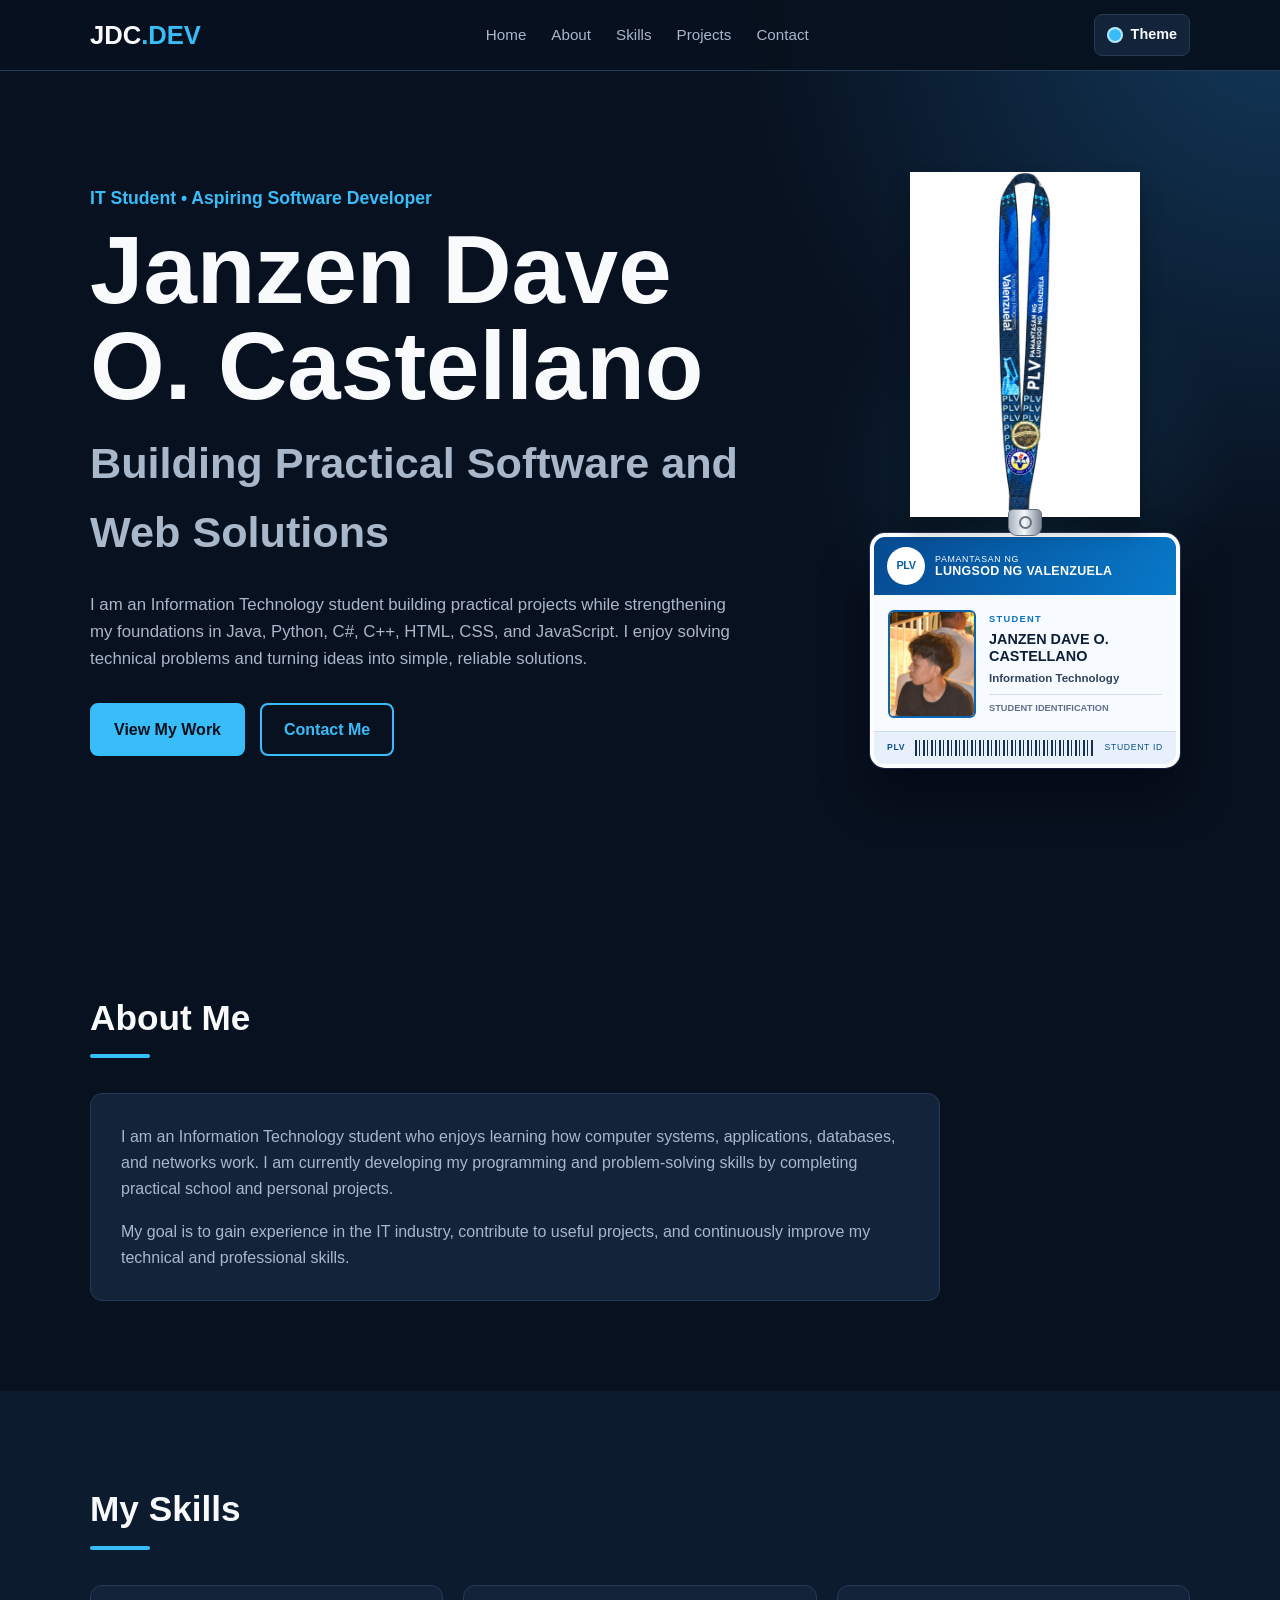
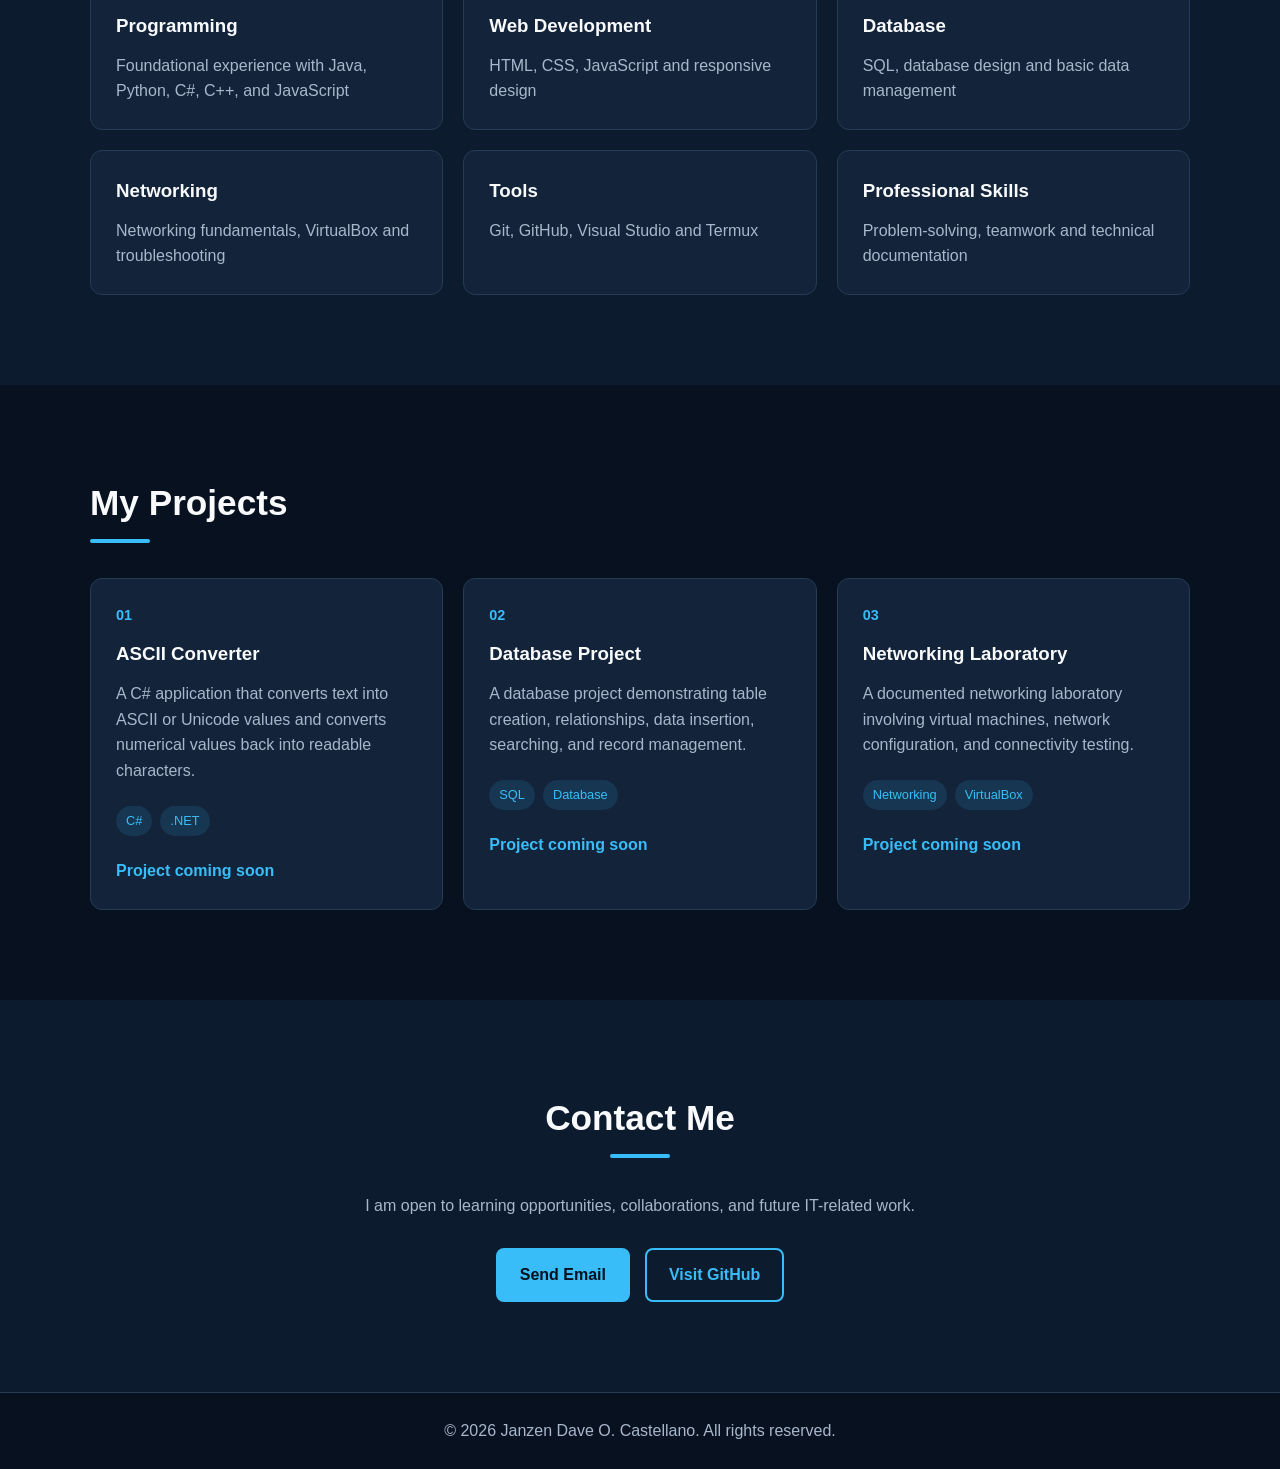
==== index.html @ 3cf6570c "Replace developer card with PLV student ID" ====
<!DOCTYPE html>
<html lang="en">
<head>
    <meta charset="UTF-8">
    <meta name="viewport" content="width=device-width, initial-scale=1.0">

    <meta
        name="description"
        content="Portfolio of Janzen Dave O. Castellano, an Information Technology student interested in software, web development, databases, and networking."
    >

    <title>Janzen Dave O. Castellano | IT Portfolio</title>

    <script>
        try {
            const savedTheme = localStorage.getItem("portfolio-theme");
            const availableThemes = ["red", "pink", "blue", "green", "purple"];

            if (availableThemes.includes(savedTheme)) {
                document.documentElement.dataset.theme = savedTheme;
            }
        } catch (error) {
            // The default blue theme remains active if storage is unavailable.
        }
    </script>

    <link rel="stylesheet" href="style.css">
</head>

<body>
    <header class="header">
        <nav class="navbar container">
            <a href="#home" class="logo">JDC<span>.DEV</span></a>

            <div id="nav-links" class="nav-links">
                <a href="#home">Home</a>
                <a href="#about">About</a>
                <a href="#skills">Skills</a>
                <a href="#projects">Projects</a>
                <a href="#contact">Contact</a>
            </div>

            <div class="nav-actions">
                <div class="theme-picker">
                    <button
                        id="theme-toggle"
                        class="theme-toggle"
                        type="button"
                        aria-label="Choose color theme"
                        aria-controls="theme-menu"
                        aria-expanded="false"
                    >
                        <span class="current-theme-color" aria-hidden="true"></span>
                        <span>Theme</span>
                    </button>

                    <div
                        id="theme-menu"
                        class="theme-menu"
                        role="group"
                        aria-label="Color themes"
                        hidden
                    >
                        <button class="theme-option" type="button" data-theme="red" aria-pressed="false">
                            <span class="theme-swatch red-swatch" aria-hidden="true"></span>
                            <span>Red</span>
                        </button>

                        <button class="theme-option" type="button" data-theme="pink" aria-pressed="false">
                            <span class="theme-swatch pink-swatch" aria-hidden="true"></span>
                            <span>Pink</span>
                        </button>

                        <button class="theme-option" type="button" data-theme="blue" aria-pressed="true">
                            <span class="theme-swatch blue-swatch" aria-hidden="true"></span>
                            <span>Blue</span>
                        </button>

                        <button class="theme-option" type="button" data-theme="green" aria-pressed="false">
                            <span class="theme-swatch green-swatch" aria-hidden="true"></span>
                            <span>Green</span>
                        </button>

                        <button class="theme-option" type="button" data-theme="purple" aria-pressed="false">
                            <span class="theme-swatch purple-swatch" aria-hidden="true"></span>
                            <span>Purple</span>
                        </button>
                    </div>
                </div>

                <button
                    id="menu-button"
                    class="menu-button"
                    type="button"
                    aria-label="Open navigation menu"
                    aria-controls="nav-links"
                    aria-expanded="false"
                >
                    ☰
                </button>
            </div>
        </nav>
    </header>

    <main>
        <section id="home" class="hero">
            <div class="container hero-content">
                <div class="hero-copy">
                    <p class="introduction">
                        IT Student &bull; Aspiring Software Developer
                    </p>

                    <h1>Janzen Dave O. Castellano</h1>

                    <h2>Building Practical Software and Web Solutions</h2>

                    <p class="hero-description">
                        I am an Information Technology student building practical
                        projects while strengthening my foundations in Java,
                        Python, C#, C++, HTML, CSS, and JavaScript. I enjoy solving
                        technical problems and turning ideas into simple, reliable
                        solutions.
                    </p>

                    <div class="hero-buttons">
                        <a href="#projects" class="button primary-button">
                            View My Work
                        </a>

                        <a href="#contact" class="button secondary-button">
                            Contact Me
                        </a>
                    </div>
                </div>

                <aside class="plv-id-stage" aria-label="PLV student identification">
                    <div class="plv-hanging-id">
                        <picture class="plv-lace-picture">
                            <source
                                media="(prefers-reduced-motion: reduce)"
                                srcset="images/plv-lanyard-white-static.png"
                            >
                            <img
                                class="plv-lace-image"
                                src="images/plv-lanyard-white-sway-transparent.gif"
                                alt="Blue PLV lanyard with school markings, seal, and circular pin"
                            >
                        </picture>

                        <div class="plv-card-connector" aria-hidden="true">
                            <span></span>
                        </div>

                        <article class="plv-student-card" aria-label="PLV student ID card">
                            <header class="plv-card-header">
                                <span class="plv-card-monogram" aria-hidden="true">PLV</span>
                                <span>
                                    <small>Pamantasan ng</small>
                                    <strong>Lungsod ng Valenzuela</strong>
                                </span>
                            </header>

                            <div class="plv-card-body">
                                <img
                                    class="plv-card-photo"
                                    src="images/IDPICTURE.jpg"
                                    alt="Portrait of Janzen Dave O. Castellano"
                                >

                                <div class="plv-card-details">
                                    <span>Student</span>
                                    <h3>Janzen Dave O. Castellano</h3>
                                    <p>Information Technology</p>
                                    <small>Student Identification</small>
                                </div>
                            </div>

                            <footer class="plv-card-footer" aria-hidden="true">
                                <strong>PLV</strong>
                                <span class="plv-card-barcode"></span>
                                <span>Student ID</span>
                            </footer>
                        </article>
                    </div>
                </aside>
            </div>
        </section>

        <section id="about" class="section">
            <div class="container">
                <h2 class="section-title">About Me</h2>

                <div class="about-card">
                    <p>
                        I am an Information Technology student who enjoys
                        learning how computer systems, applications, databases,
                        and networks work. I am currently developing my
                        programming and problem-solving skills by completing
                        practical school and personal projects.
                    </p>

                    <p>
                        My goal is to gain experience in the IT industry,
                        contribute to useful projects, and continuously improve
                        my technical and professional skills.
                    </p>
                </div>
            </div>
        </section>

        <section id="skills" class="section alternate-section">
            <div class="container">
                <h2 class="section-title">My Skills</h2>

                <div class="skills-grid">
                    <article class="skill-card">
                        <h3>Programming</h3>
                        <p>
                            Foundational experience with Java, Python, C#,
                            C++, and JavaScript
                        </p>
                    </article>

                    <article class="skill-card">
                        <h3>Web Development</h3>
                        <p>HTML, CSS, JavaScript and responsive design</p>
                    </article>

                    <article class="skill-card">
                        <h3>Database</h3>
                        <p>SQL, database design and basic data management</p>
                    </article>

                    <article class="skill-card">
                        <h3>Networking</h3>
                        <p>Networking fundamentals, VirtualBox and troubleshooting</p>
                    </article>

                    <article class="skill-card">
                        <h3>Tools</h3>
                        <p>Git, GitHub, Visual Studio and Termux</p>
                    </article>

                    <article class="skill-card">
                        <h3>Professional Skills</h3>
                        <p>Problem-solving, teamwork and technical documentation</p>
                    </article>
                </div>
            </div>
        </section>

        <section id="projects" class="section">
            <div class="container">
                <h2 class="section-title">My Projects</h2>

                <div class="projects-grid">
                    <article class="project-card">
                        <div class="project-number">01</div>

                        <h3>ASCII Converter</h3>

                        <p>
                            A C# application that converts text into ASCII or
                            Unicode values and converts numerical values back
                            into readable characters.
                        </p>

                        <div class="technology-list">
                            <span>C#</span>
                            <span>.NET</span>
                        </div>

                        <a href="#" class="project-link">
                            Project coming soon
                        </a>
                    </article>

                    <article class="project-card">
                        <div class="project-number">02</div>

                        <h3>Database Project</h3>

                        <p>
                            A database project demonstrating table creation,
                            relationships, data insertion, searching, and
                            record management.
                        </p>

                        <div class="technology-list">
                            <span>SQL</span>
                            <span>Database</span>
                        </div>

                        <a href="#" class="project-link">
                            Project coming soon
                        </a>
                    </article>

                    <article class="project-card">
                        <div class="project-number">03</div>

                        <h3>Networking Laboratory</h3>

                        <p>
                            A documented networking laboratory involving
                            virtual machines, network configuration, and
                            connectivity testing.
                        </p>

                        <div class="technology-list">
                            <span>Networking</span>
                            <span>VirtualBox</span>
                        </div>

                        <a href="#" class="project-link">
                            Project coming soon
                        </a>
                    </article>
                </div>
            </div>
        </section>

        <section id="contact" class="section contact-section">
            <div class="container contact-content">
                <h2 class="section-title">Contact Me</h2>

                <p>
                    I am open to learning opportunities, collaborations, and
                    future IT-related work.
                </p>

                <div class="contact-links">
                   
                    <a href="mailto:daveocampo983@gmail.com" class="button primary-button">
                        Send Email
                    </a>

                    <a
                        href="https://github.com/Daveeeeocampoo"
                        target="_blank"
                        rel="noopener noreferrer"
                        class="button secondary-button"
                    >
                        Visit GitHub
                    </a>
                </div>
            </div>
        </section>
    </main>

    <footer class="footer">
        <div class="container">
            <p>
                &copy; <span id="current-year"></span> Janzen Dave O. Castellano.
                All rights reserved.
            </p>
        </div>
    </footer>

    <script src="script.js"></script>
</body>
</html>
---- style.css ----
:root {
    --background: #08111f;
    --secondary-background: #0d1b2e;
    --card-background: #12233a;
    --primary-color: #38bdf8;
    --primary-dark: #0284c7;
    --accent-glow: #12385a;
    --accent-surface: rgba(56, 189, 248, 0.12);
    --button-text: #05101c;
    --text-color: #f8fafc;
    --muted-text: #a9b7ca;
    --border-color: #263b55;
    --maximum-width: 1100px;
}

html[data-theme="red"] {
    --background: #180a0f;
    --secondary-background: #241016;
    --card-background: #321720;
    --primary-color: #fb7185;
    --primary-dark: #e11d48;
    --accent-glow: #5a1727;
    --accent-surface: rgba(251, 113, 133, 0.12);
    --button-text: #18050b;
    --border-color: #5b2936;
}

html[data-theme="pink"] {
    --background: #170a16;
    --secondary-background: #241022;
    --card-background: #32172f;
    --primary-color: #f472b6;
    --primary-dark: #db2777;
    --accent-glow: #5a1747;
    --accent-surface: rgba(244, 114, 182, 0.12);
    --button-text: #180511;
    --border-color: #5b2953;
}

html[data-theme="green"] {
    --background: #07150f;
    --secondary-background: #0c2118;
    --card-background: #123222;
    --primary-color: #4ade80;
    --primary-dark: #16a34a;
    --accent-glow: #0f4a2b;
    --accent-surface: rgba(74, 222, 128, 0.12);
    --button-text: #03150a;
    --border-color: #24533a;
}

html[data-theme="purple"] {
    --background: #100b1d;
    --secondary-background: #181027;
    --card-background: #24183a;
    --primary-color: #a78bfa;
    --primary-dark: #7c3aed;
    --accent-glow: #3a216b;
    --accent-surface: rgba(167, 139, 250, 0.12);
    --button-text: #0c0618;
    --border-color: #49366a;
}

* {
    box-sizing: border-box;
    margin: 0;
    padding: 0;
}

html {
    scroll-behavior: smooth;
    scroll-padding-top: 75px;
}

body {
    background-color: var(--background);
    color: var(--text-color);
    font-family: Arial, Helvetica, sans-serif;
    line-height: 1.6;
    transition: background-color 0.25s ease, color 0.25s ease;
}

a {
    color: inherit;
    text-decoration: none;
}

button {
    font: inherit;
}

.container {
    width: min(90%, var(--maximum-width));
    margin: 0 auto;
}

.header {
    background-color: rgba(8, 17, 31, 0.95);
    border-bottom: 1px solid var(--border-color);
    position: fixed;
    top: 0;
    width: 100%;
    z-index: 1000;
}

.navbar {
    align-items: center;
    display: flex;
    justify-content: space-between;
    min-height: 70px;
}

.logo {
    font-size: 1.6rem;
    font-weight: 700;
}

.logo span {
    color: var(--primary-color);
}

.nav-links {
    align-items: center;
    display: flex;
    gap: 25px;
}

.nav-links a {
    color: var(--muted-text);
    font-size: 0.95rem;
    transition: color 0.2s ease;
}

.nav-links a:hover,
.nav-links a.active {
    color: var(--primary-color);
}

.nav-actions {
    align-items: center;
    display: flex;
    gap: 12px;
}

.theme-picker {
    position: relative;
}

.theme-toggle {
    align-items: center;
    background-color: var(--card-background);
    border: 1px solid var(--border-color);
    border-radius: 8px;
    color: var(--text-color);
    cursor: pointer;
    display: flex;
    font-size: 0.9rem;
    font-weight: 700;
    gap: 8px;
    padding: 8px 12px;
}

.current-theme-color,
.theme-swatch {
    background-color: var(--primary-color);
    border: 2px solid rgba(255, 255, 255, 0.65);
    border-radius: 50%;
    display: block;
    height: 16px;
    width: 16px;
}

.theme-menu {
    background-color: var(--card-background);
    border: 1px solid var(--border-color);
    border-radius: 10px;
    box-shadow: 0 16px 35px rgba(0, 0, 0, 0.35);
    min-width: 165px;
    padding: 8px;
    position: absolute;
    right: 0;
    top: calc(100% + 12px);
}

.theme-menu[hidden] {
    display: none;
}

.theme-option {
    align-items: center;
    background: transparent;
    border: 0;
    border-radius: 7px;
    color: var(--text-color);
    cursor: pointer;
    display: grid;
    font-weight: 600;
    gap: 10px;
    grid-template-columns: 18px 1fr 18px;
    padding: 9px 10px;
    text-align: left;
    width: 100%;
}

.theme-option::after {
    color: var(--primary-color);
    content: "✓";
    opacity: 0;
}

.theme-option:hover {
    background-color: var(--accent-surface);
}

.theme-option[aria-pressed="true"]::after {
    opacity: 1;
}

.red-swatch {
    background-color: #fb7185;
}

.pink-swatch {
    background-color: #f472b6;
}

.blue-swatch {
    background-color: #38bdf8;
}

.green-swatch {
    background-color: #4ade80;
}

.purple-swatch {
    background-color: #a78bfa;
}

.menu-button {
    background: transparent;
    border: 0;
    color: var(--text-color);
    cursor: pointer;
    display: none;
    font-size: 1.7rem;
}

.hero {
    align-items: center;
    background:
        radial-gradient(circle at top right, var(--accent-glow) 0%, transparent 35%),
        var(--background);
    display: flex;
    min-height: 100vh;
    padding: 110px 0 70px;
}

.hero-content {
    align-items: center;
    display: grid;
    gap: clamp(45px, 7vw, 90px);
    grid-template-columns: minmax(0, 1fr) minmax(270px, 330px);
    max-width: var(--maximum-width);
}

.hero-copy {
    min-width: 0;
}

.introduction {
    color: var(--primary-color);
    font-size: 1.1rem;
    font-weight: 600;
    margin-bottom: 10px;
}

.hero h1 {
    font-size: clamp(3rem, 10vw, 6rem);
    line-height: 1;
    margin-bottom: 15px;
}

.hero h2 {
    color: var(--muted-text);
    font-size: clamp(1.5rem, 5vw, 2.7rem);
    margin-bottom: 25px;
}

.hero-description {
    color: var(--muted-text);
    font-size: 1.05rem;
    max-width: 650px;
}

.plv-id-stage {
    align-items: center;
    display: flex;
    justify-content: center;
    min-height: 580px;
    perspective: 1000px;
    position: relative;
}

.plv-id-stage::before {
    background: radial-gradient(circle, var(--accent-surface), transparent 68%);
    border-radius: 50%;
    content: "";
    height: 440px;
    position: absolute;
    width: 440px;
}

.plv-hanging-id {
    animation: plv-id-swing 6.5s ease-in-out infinite;
    position: relative;
    transform-origin: 50% 4px;
    width: min(100%, 310px);
    z-index: 1;
}

.plv-lace-picture {
    display: block;
}

.plv-lace-image {
    display: block;
    filter: drop-shadow(0 13px 10px rgba(0, 0, 0, 0.3));
    height: auto;
    margin: 0 auto;
    pointer-events: none;
    user-select: none;
    width: 230px;
}

.plv-card-connector {
    align-items: center;
    background: linear-gradient(90deg, #a8b1bd, #f4f7fa 48%, #7d8794);
    border: 1px solid #647080;
    border-radius: 5px 5px 9px 9px;
    display: flex;
    height: 27px;
    justify-content: center;
    margin: -8px auto -3px;
    position: relative;
    width: 34px;
    z-index: 2;
}

.plv-card-connector span {
    border: 2px solid #657181;
    border-radius: 50%;
    height: 13px;
    width: 13px;
}

.plv-student-card {
    background-color: #f7faff;
    border: 4px solid rgba(255, 255, 255, 0.82);
    border-radius: 15px;
    box-shadow:
        0 28px 48px rgba(2, 5, 15, 0.48),
        0 0 0 1px rgba(167, 139, 250, 0.24);
    color: #0d1e38;
    margin: 0 auto;
    overflow: hidden;
    width: 100%;
}

.plv-card-header {
    align-items: center;
    background: linear-gradient(120deg, #064a91, #0879c9);
    color: #ffffff;
    display: flex;
    gap: 10px;
    padding: 10px 13px;
    text-align: left;
}

.plv-card-monogram {
    align-items: center;
    background-color: #ffffff;
    border-radius: 50%;
    color: #075ea9;
    display: flex;
    flex: 0 0 38px;
    font-size: 0.68rem;
    font-weight: 800;
    height: 38px;
    justify-content: center;
    letter-spacing: -0.04em;
}

.plv-card-header > span:last-child {
    display: flex;
    flex-direction: column;
    line-height: 1.15;
}

.plv-card-header small {
    font-size: 0.55rem;
    letter-spacing: 0.08em;
    text-transform: uppercase;
}

.plv-card-header strong {
    font-size: 0.78rem;
    letter-spacing: 0.025em;
    text-transform: uppercase;
}

.plv-card-body {
    align-items: center;
    display: grid;
    gap: 13px;
    grid-template-columns: 88px minmax(0, 1fr);
    padding: 15px 14px 13px;
}

.plv-card-photo {
    border: 2px solid #0b67b2;
    border-radius: 6px;
    height: 108px;
    object-fit: cover;
    object-position: 35% 48%;
    width: 88px;
}

.plv-card-details {
    display: flex;
    flex-direction: column;
    min-width: 0;
    text-align: left;
}

.plv-card-details > span {
    color: #0873be;
    font-size: 0.58rem;
    font-weight: 800;
    letter-spacing: 0.14em;
    margin-bottom: 4px;
    text-transform: uppercase;
}

.plv-card-details h3 {
    font-size: 0.9rem;
    line-height: 1.15;
    margin-bottom: 7px;
    text-transform: uppercase;
}

.plv-card-details p {
    color: #30445f;
    font-size: 0.72rem;
    font-weight: 700;
    line-height: 1.25;
}

.plv-card-details small {
    border-top: 1px solid #d4dfed;
    color: #627087;
    font-size: 0.58rem;
    font-weight: 700;
    margin-top: 8px;
    padding-top: 6px;
    text-transform: uppercase;
}

.plv-card-footer {
    align-items: center;
    background-color: #e7f0fb;
    border-top: 1px solid #cfdeed;
    color: #0a4f8b;
    display: grid;
    font-size: 0.54rem;
    gap: 10px;
    grid-template-columns: auto 1fr auto;
    letter-spacing: 0.08em;
    padding: 8px 13px;
    text-transform: uppercase;
}

.plv-card-barcode {
    background: repeating-linear-gradient(
        90deg,
        #14314f 0 2px,
        transparent 2px 4px,
        #14314f 4px 5px,
        transparent 5px 8px
    );
    height: 16px;
}

@keyframes plv-id-swing {
    0%,
    100% {
        transform: rotate(-1.2deg);
    }

    50% {
        transform: rotate(1.2deg);
    }
}

.hero-buttons,
.contact-links {
    display: flex;
    flex-wrap: wrap;
    gap: 15px;
    margin-top: 30px;
}

.button {
    border: 2px solid var(--primary-color);
    border-radius: 8px;
    display: inline-block;
    font-weight: 700;
    padding: 12px 22px;
    transition: background-color 0.2s ease, border-color 0.2s ease,
        color 0.2s ease, transform 0.2s ease;
}

.primary-button {
    background-color: var(--primary-color);
    color: var(--button-text);
}

.primary-button:hover {
    background-color: var(--primary-dark);
    border-color: var(--primary-dark);
    color: white;
    transform: translateY(-2px);
}

.secondary-button {
    color: var(--primary-color);
}

.secondary-button:hover {
    background-color: var(--primary-color);
    color: var(--button-text);
    transform: translateY(-2px);
}

.section {
    padding: 90px 0;
}

.alternate-section,
.contact-section {
    background-color: var(--secondary-background);
}

.section-title {
    font-size: 2.2rem;
    margin-bottom: 35px;
    position: relative;
}

.section-title::after {
    background-color: var(--primary-color);
    border-radius: 5px;
    content: "";
    display: block;
    height: 4px;
    margin-top: 8px;
    width: 60px;
}

.about-card {
    background-color: var(--card-background);
    border: 1px solid var(--border-color);
    border-radius: 12px;
    color: var(--muted-text);
    max-width: 850px;
    padding: 30px;
}

.about-card p + p {
    margin-top: 18px;
}

.skills-grid,
.projects-grid {
    display: grid;
    gap: 20px;
    grid-template-columns: repeat(3, 1fr);
}

.skill-card,
.project-card {
    background-color: var(--card-background);
    border: 1px solid var(--border-color);
    border-radius: 12px;
    padding: 25px;
    transition: transform 0.2s ease, border-color 0.2s ease;
}

.skill-card:hover,
.project-card:hover {
    border-color: var(--primary-color);
    transform: translateY(-5px);
}

.skill-card h3,
.project-card h3 {
    margin-bottom: 12px;
}

.skill-card p,
.project-card p,
.contact-content > p {
    color: var(--muted-text);
}

.project-number {
    color: var(--primary-color);
    font-size: 0.9rem;
    font-weight: 700;
    margin-bottom: 12px;
}

.technology-list {
    display: flex;
    flex-wrap: wrap;
    gap: 8px;
    margin: 22px 0;
}

.technology-list span {
    background-color: var(--accent-surface);
    border-radius: 20px;
    color: var(--primary-color);
    font-size: 0.8rem;
    padding: 5px 10px;
}

a:focus-visible,
button:focus-visible {
    outline: 3px solid var(--primary-color);
    outline-offset: 3px;
}

.project-link {
    color: var(--primary-color);
    font-weight: 700;
}

.project-link:hover {
    text-decoration: underline;
}

.contact-content {
    text-align: center;
}

.contact-content .section-title::after {
    margin-left: auto;
    margin-right: auto;
}

.contact-links {
    justify-content: center;
}

.footer {
    border-top: 1px solid var(--border-color);
    color: var(--muted-text);
    padding: 25px 0;
    text-align: center;
}

@media (max-width: 850px) {
    .hero-content {
        grid-template-columns: 1fr;
    }

    .plv-id-stage {
        min-height: 580px;
    }

    .skills-grid,
    .projects-grid {
        grid-template-columns: repeat(2, 1fr);
    }
}

@media (max-width: 650px) {
    .menu-button {
        display: block;
    }

    .nav-links {
        background-color: var(--secondary-background);
        border-bottom: 1px solid var(--border-color);
        display: none;
        flex-direction: column;
        gap: 0;
        left: 0;
        position: absolute;
        top: 70px;
        width: 100%;
    }

    .nav-links.open {
        display: flex;
    }

    .nav-links a {
        border-bottom: 1px solid var(--border-color);
        padding: 16px 5%;
        width: 100%;
    }

    .skills-grid,
    .projects-grid {
        grid-template-columns: 1fr;
    }

    .hero {
        min-height: 95vh;
    }

    .plv-id-stage {
        min-height: 535px;
    }

    .plv-id-stage::before {
        height: 330px;
        width: 330px;
    }

    .plv-hanging-id {
        width: min(94%, 285px);
    }

    .plv-lace-image {
        width: 205px;
    }

    .plv-card-body {
        gap: 11px;
        grid-template-columns: 82px minmax(0, 1fr);
        padding-left: 12px;
        padding-right: 12px;
    }

    .plv-card-photo {
        height: 101px;
        width: 82px;
    }

    .section {
        padding: 70px 0;
    }

    .theme-toggle span:last-child {
        display: none;
    }

    .theme-toggle {
        padding: 9px;
    }
}

@media (prefers-reduced-motion: reduce) {
    html {
        scroll-behavior: auto;
    }

    *,
    *::before,
    *::after {
        animation-duration: 0.01ms !important;
        animation-iteration-count: 1 !important;
        transition-duration: 0.01ms !important;
    }

    .plv-hanging-id {
        animation: none !important;
        transform: none;
    }
}
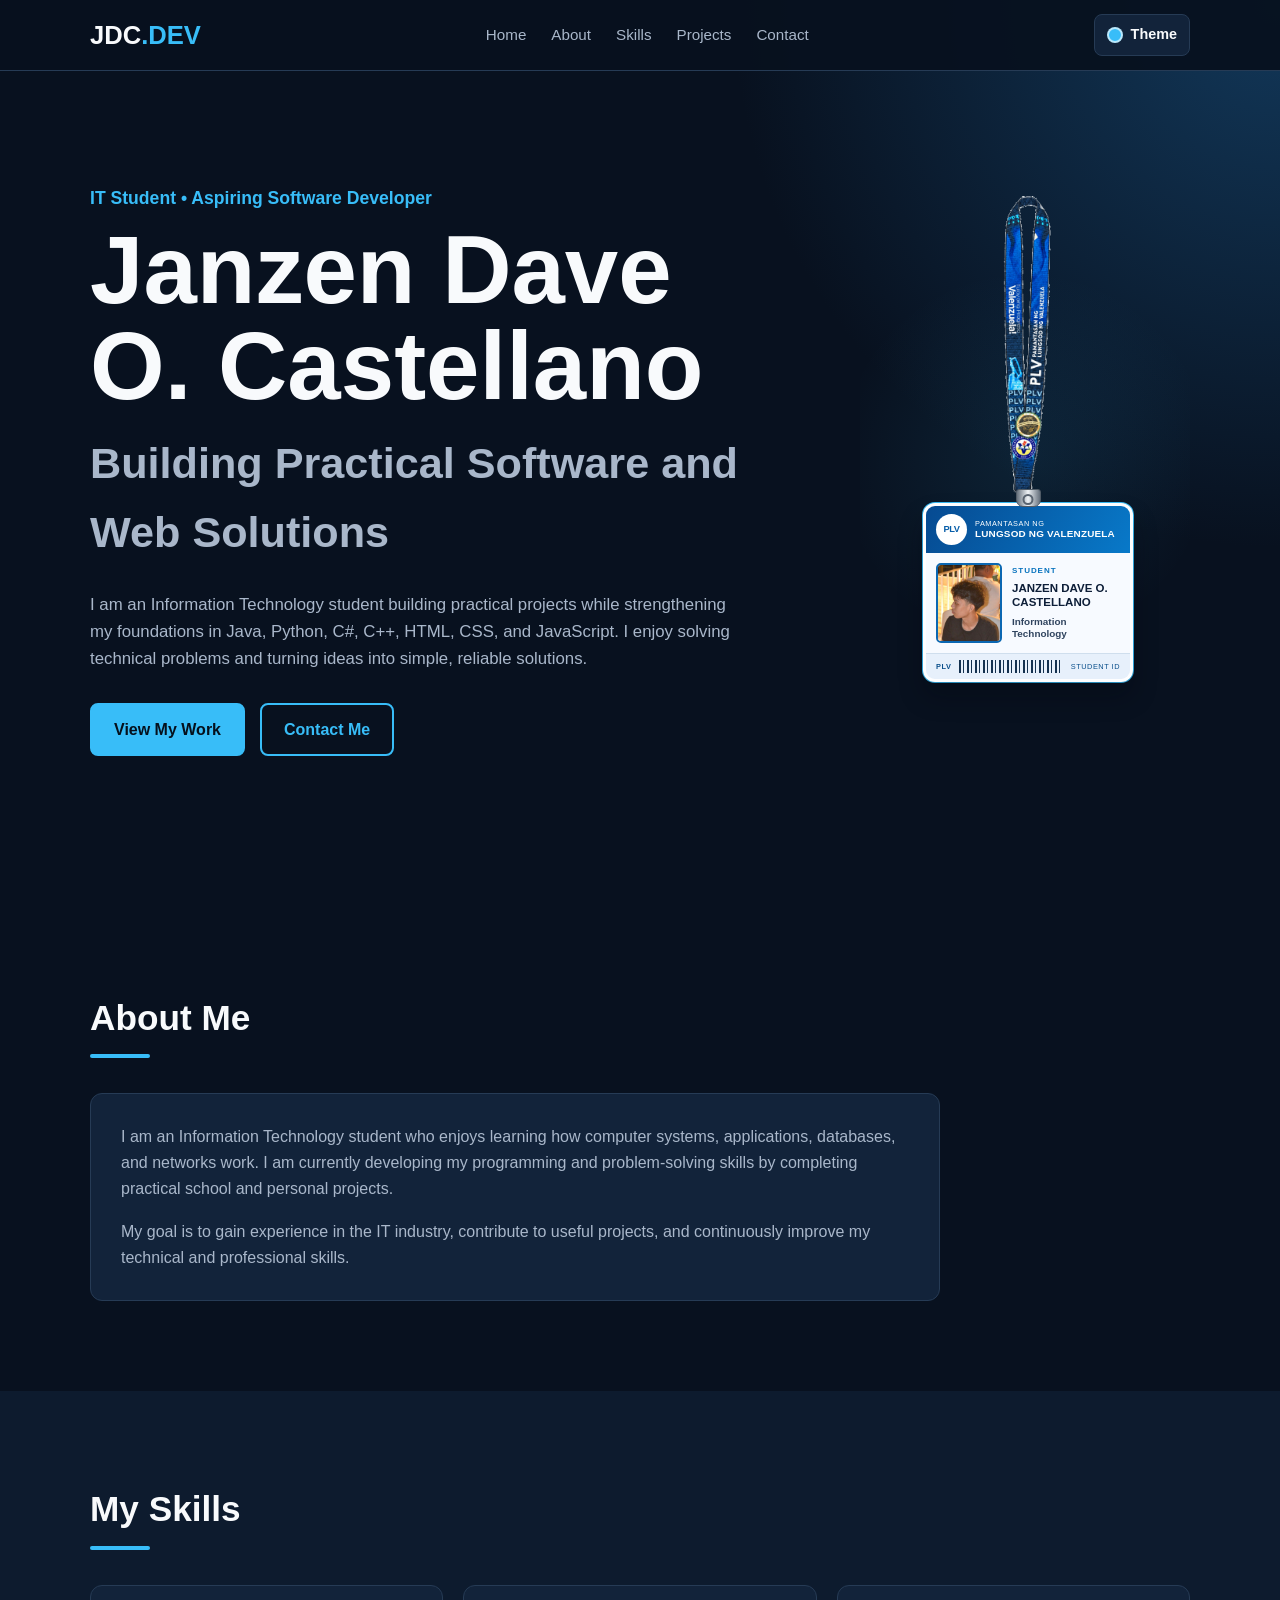
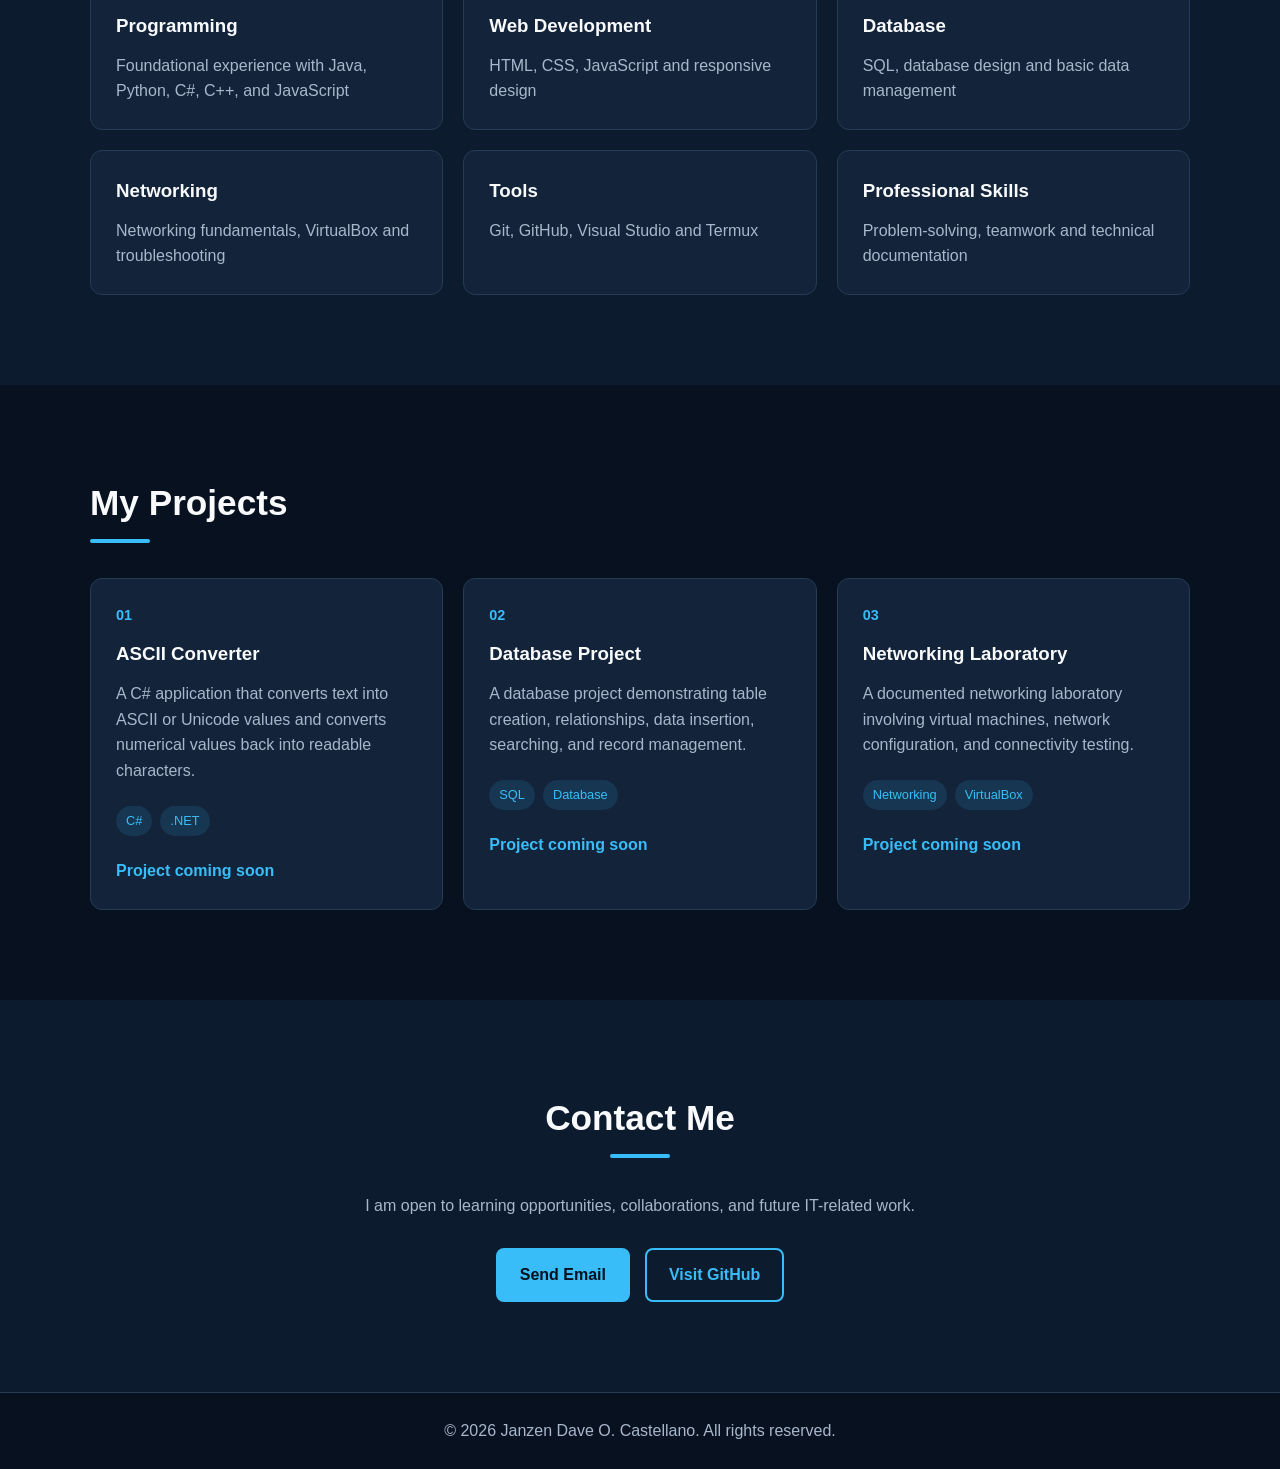
==== commit 49c3d25d: "Replace lanyard with draggable animated PLV ID" ====
--- a/index.html
+++ b/index.html
@@ -133,25 +133,30 @@
                     </div>
                 </div>
 
-                <aside class="plv-id-stage" aria-label="PLV student identification">
-                    <div class="plv-hanging-id">
-                        <picture class="plv-lace-picture">
-                            <source
-                                media="(prefers-reduced-motion: reduce)"
-                                srcset="images/plv-lanyard-white-static.png"
-                            >
-                            <img
-                                class="plv-lace-image"
-                                src="images/plv-lanyard-white-sway-transparent.gif"
-                                alt="Blue PLV lanyard with school markings, seal, and circular pin"
-                            >
-                        </picture>
-
-                        <div class="plv-card-connector" aria-hidden="true">
-                            <span></span>
-                        </div>
-
-                        <article class="plv-student-card" aria-label="PLV student ID card">
+                <aside
+                    id="plv-drag-stage"
+                    class="plv-drag-stage"
+                    aria-label="Interactive PLV lanyard and student ID. Drag the lanyard or card to move them together."
+                >
+                    <div
+                        id="plv-drag-object"
+                        class="plv-drag-object"
+                        data-drag-object
+                    >
+                        <img
+                            class="plv-lanyard-image"
+                            src="images/plv-lanyard-white-sway-transparent.gif"
+                            alt="Blue PLV lanyard with its original school markings, seal, and circular pin"
+                            draggable="false"
+                        >
+
+                        <span class="plv-card-connector" aria-hidden="true"></span>
+
+                        <article
+                            id="plv-student-card"
+                            class="plv-student-card"
+                            aria-label="PLV student identification card"
+                        >
                             <header class="plv-card-header">
                                 <span class="plv-card-monogram" aria-hidden="true">PLV</span>
                                 <span>
@@ -171,7 +176,6 @@
                                     <span>Student</span>
                                     <h3>Janzen Dave O. Castellano</h3>
                                     <p>Information Technology</p>
-                                    <small>Student Identification</small>
                                 </div>
                             </div>
 
--- a/style.css
+++ b/style.css
@@ -252,6 +252,7 @@
         var(--background);
     display: flex;
     min-height: 100vh;
+    overflow-x: clip;
     padding: 110px 0 70px;
 }
 
@@ -292,78 +293,102 @@
     max-width: 650px;
 }
 
-.plv-id-stage {
-    align-items: center;
-    display: flex;
-    justify-content: center;
-    min-height: 580px;
-    perspective: 1000px;
+.plv-drag-stage {
+    contain: layout paint;
+    height: 560px;
+    isolation: isolate;
+    justify-self: end;
+    max-width: 390px;
+    overflow: hidden;
+    pointer-events: none;
     position: relative;
-}
-
-.plv-id-stage::before {
-    background: radial-gradient(circle, var(--accent-surface), transparent 68%);
+    width: 100%;
+    z-index: 1;
+}
+
+.plv-drag-stage::before {
+    background: radial-gradient(circle, var(--accent-surface), transparent 70%);
     border-radius: 50%;
     content: "";
-    height: 440px;
+    height: min(90vw, 380px);
+    left: 50%;
+    opacity: 0.8;
     position: absolute;
-    width: 440px;
-}
-
-.plv-hanging-id {
-    animation: plv-id-swing 6.5s ease-in-out infinite;
-    position: relative;
-    transform-origin: 50% 4px;
-    width: min(100%, 310px);
-    z-index: 1;
-}
-
-.plv-lace-picture {
+    top: 48%;
+    transform: translate(-50%, -50%);
+    width: min(90vw, 380px);
+}
+
+.plv-drag-object {
+    align-items: center;
+    cursor: grab;
+    display: flex;
+    flex-direction: column;
+    left: 0;
+    pointer-events: auto;
+    position: absolute;
+    top: 0;
+    touch-action: none;
+    transform-origin: 50% 15%;
+    user-select: none;
+    width: min(300px, 100%);
+    will-change: transform;
+    z-index: 2;
+}
+
+.plv-drag-object.is-dragging {
+    cursor: grabbing;
+}
+
+.plv-lanyard-image {
+    -webkit-user-drag: none;
     display: block;
-}
-
-.plv-lace-image {
-    display: block;
-    filter: drop-shadow(0 13px 10px rgba(0, 0, 0, 0.3));
     height: auto;
-    margin: 0 auto;
+    max-width: none;
     pointer-events: none;
     user-select: none;
-    width: 230px;
+    width: 200px;
 }
 
 .plv-card-connector {
-    align-items: center;
-    background: linear-gradient(90deg, #a8b1bd, #f4f7fa 48%, #7d8794);
-    border: 1px solid #647080;
-    border-radius: 5px 5px 9px 9px;
-    display: flex;
-    height: 27px;
-    justify-content: center;
-    margin: -8px auto -3px;
+    background: linear-gradient(90deg, #66717d, #eef2f5 48%, #66717d);
+    border: 1px solid #505b66;
+    border-radius: 3px 3px 7px 7px;
+    height: 18px;
+    margin-bottom: -4px;
+    margin-top: -7px;
+    pointer-events: none;
     position: relative;
-    width: 34px;
+    width: 25px;
     z-index: 2;
 }
 
-.plv-card-connector span {
-    border: 2px solid #657181;
+.plv-card-connector::after {
+    border: 2px solid #58636f;
     border-radius: 50%;
-    height: 13px;
-    width: 13px;
+    content: "";
+    height: 7px;
+    left: 50%;
+    position: absolute;
+    top: 4px;
+    transform: translateX(-50%);
+    width: 7px;
 }
 
 .plv-student-card {
     background-color: #f7faff;
-    border: 4px solid rgba(255, 255, 255, 0.82);
-    border-radius: 15px;
+    border: 3px solid rgba(255, 255, 255, 0.9);
+    border-radius: 12px;
     box-shadow:
-        0 28px 48px rgba(2, 5, 15, 0.48),
-        0 0 0 1px rgba(167, 139, 250, 0.24);
+        0 15px 24px rgba(2, 5, 15, 0.32),
+        0 0 0 1px var(--primary-color);
     color: #0d1e38;
-    margin: 0 auto;
     overflow: hidden;
-    width: 100%;
+    pointer-events: none;
+    position: relative;
+    user-select: none;
+    width: 210px;
+    z-index: 1;
 }
 
 .plv-card-header {
@@ -371,8 +396,8 @@
     background: linear-gradient(120deg, #064a91, #0879c9);
     color: #ffffff;
     display: flex;
-    gap: 10px;
-    padding: 10px 13px;
+    gap: 8px;
+    padding: 8px 10px;
     text-align: left;
 }
 
@@ -382,10 +407,10 @@
     border-radius: 50%;
     color: #075ea9;
     display: flex;
-    flex: 0 0 38px;
-    font-size: 0.68rem;
+    flex: 0 0 31px;
+    font-size: 0.58rem;
     font-weight: 800;
-    height: 38px;
+    height: 31px;
     justify-content: center;
     letter-spacing: -0.04em;
 }
@@ -393,36 +418,38 @@
 .plv-card-header > span:last-child {
     display: flex;
     flex-direction: column;
-    line-height: 1.15;
+    line-height: 1.12;
 }
 
 .plv-card-header small {
-    font-size: 0.55rem;
-    letter-spacing: 0.08em;
+    font-size: 0.46rem;
+    letter-spacing: 0.07em;
     text-transform: uppercase;
 }
 
 .plv-card-header strong {
-    font-size: 0.78rem;
-    letter-spacing: 0.025em;
+    font-size: 0.62rem;
+    letter-spacing: 0.02em;
     text-transform: uppercase;
 }
 
 .plv-card-body {
     align-items: center;
     display: grid;
-    gap: 13px;
-    grid-template-columns: 88px minmax(0, 1fr);
-    padding: 15px 14px 13px;
+    gap: 10px;
+    grid-template-columns: 66px minmax(0, 1fr);
+    padding: 10px;
 }
 
 .plv-card-photo {
+    -webkit-user-drag: none;
     border: 2px solid #0b67b2;
-    border-radius: 6px;
-    height: 108px;
+    border-radius: 5px;
+    height: 80px;
     object-fit: cover;
-    object-position: 35% 48%;
-    width: 88px;
+    object-position: center;
+    pointer-events: none;
+    width: 66px;
 }
 
 .plv-card-details {
@@ -434,15 +461,15 @@
 
 .plv-card-details > span {
     color: #0873be;
-    font-size: 0.58rem;
+    font-size: 0.5rem;
     font-weight: 800;
-    letter-spacing: 0.14em;
+    letter-spacing: 0.12em;
     margin-bottom: 4px;
     text-transform: uppercase;
 }
 
 .plv-card-details h3 {
-    font-size: 0.9rem;
+    font-size: 0.72rem;
     line-height: 1.15;
     margin-bottom: 7px;
     text-transform: uppercase;
@@ -450,19 +477,9 @@
 
 .plv-card-details p {
     color: #30445f;
-    font-size: 0.72rem;
+    font-size: 0.62rem;
     font-weight: 700;
     line-height: 1.25;
-}
-
-.plv-card-details small {
-    border-top: 1px solid #d4dfed;
-    color: #627087;
-    font-size: 0.58rem;
-    font-weight: 700;
-    margin-top: 8px;
-    padding-top: 6px;
-    text-transform: uppercase;
 }
 
 .plv-card-footer {
@@ -471,11 +488,11 @@
     border-top: 1px solid #cfdeed;
     color: #0a4f8b;
     display: grid;
-    font-size: 0.54rem;
-    gap: 10px;
+    font-size: 0.46rem;
+    gap: 8px;
     grid-template-columns: auto 1fr auto;
-    letter-spacing: 0.08em;
-    padding: 8px 13px;
+    letter-spacing: 0.07em;
+    padding: 6px 10px;
     text-transform: uppercase;
 }
 
@@ -487,18 +504,13 @@
         #14314f 4px 5px,
         transparent 5px 8px
     );
-    height: 16px;
-}
-
-@keyframes plv-id-swing {
-    0%,
-    100% {
-        transform: rotate(-1.2deg);
-    }
-
-    50% {
-        transform: rotate(1.2deg);
-    }
+    height: 13px;
+}
+
+.plv-drag-stage[data-reduced-motion="true"] .plv-drag-object {
+    cursor: default;
+    touch-action: pan-y;
+    will-change: auto;
 }
 
 .hero-buttons,
@@ -674,8 +686,10 @@
         grid-template-columns: 1fr;
     }
 
-    .plv-id-stage {
-        min-height: 580px;
+    .plv-drag-stage {
+        height: 520px;
+        justify-self: center;
+        max-width: 560px;
     }
 
     .skills-grid,
@@ -720,33 +734,97 @@
         min-height: 95vh;
     }
 
-    .plv-id-stage {
-        min-height: 535px;
-    }
-
-    .plv-id-stage::before {
-        height: 330px;
-        width: 330px;
-    }
-
-    .plv-hanging-id {
-        width: min(94%, 285px);
-    }
-
-    .plv-lace-image {
-        width: 205px;
+    .hero-content {
+        gap: 25px;
+    }
+
+    .hero-copy {
+        grid-row: 2;
+    }
+
+    .plv-drag-stage {
+        grid-row: 1;
+        height: 350px;
+        max-width: 340px;
+    }
+
+    .plv-drag-object {
+        width: min(230px, 100%);
+    }
+
+    .plv-lanyard-image {
+        width: 125px;
+    }
+
+    .plv-card-connector {
+        height: 14px;
+        margin-bottom: -3px;
+        margin-top: -5px;
+        width: 21px;
+    }
+
+    .plv-card-connector::after {
+        height: 5px;
+        top: 3px;
+        width: 5px;
+    }
+
+    .plv-student-card {
+        width: 165px;
+    }
+
+    .plv-card-header {
+        gap: 5px;
+        padding: 5px 7px;
+    }
+
+    .plv-card-monogram {
+        flex-basis: 24px;
+        font-size: 0.46rem;
+        height: 24px;
+    }
+
+    .plv-card-header small {
+        font-size: 0.36rem;
+    }
+
+    .plv-card-header strong {
+        font-size: 0.45rem;
     }
 
     .plv-card-body {
-        gap: 11px;
-        grid-template-columns: 82px minmax(0, 1fr);
-        padding-left: 12px;
-        padding-right: 12px;
+        gap: 7px;
+        grid-template-columns: 49px minmax(0, 1fr);
+        padding: 7px;
     }
 
     .plv-card-photo {
-        height: 101px;
-        width: 82px;
+        height: 61px;
+        width: 49px;
+    }
+
+    .plv-card-details > span {
+        font-size: 0.38rem;
+        margin-bottom: 2px;
+    }
+
+    .plv-card-details h3 {
+        font-size: 0.52rem;
+        margin-bottom: 4px;
+    }
+
+    .plv-card-details p {
+        font-size: 0.44rem;
+    }
+
+    .plv-card-footer {
+        font-size: 0.36rem;
+        gap: 5px;
+        padding: 4px 7px;
+    }
+
+    .plv-card-barcode {
+        height: 9px;
     }
 
     .section {
@@ -775,8 +853,4 @@
         transition-duration: 0.01ms !important;
     }
 
-    .plv-hanging-id {
-        animation: none !important;
-        transform: none;
-    }
-}
+}
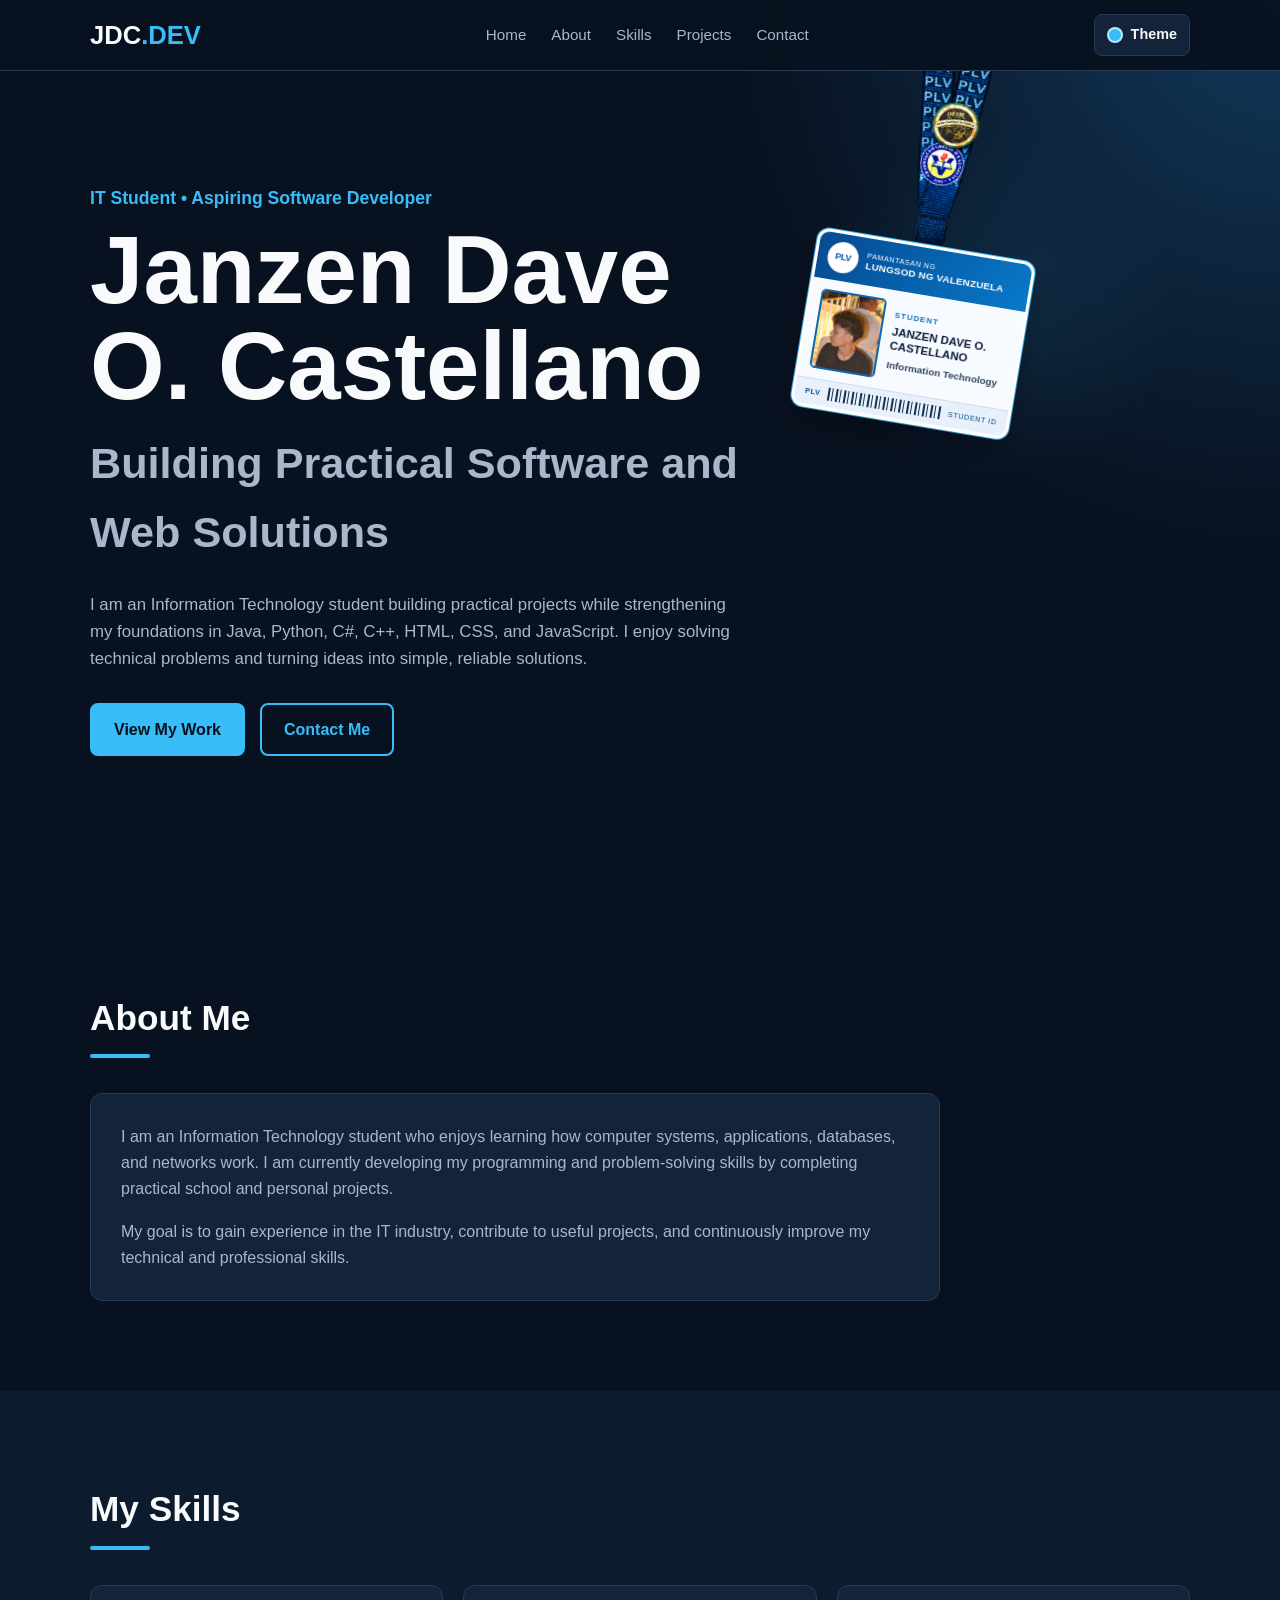
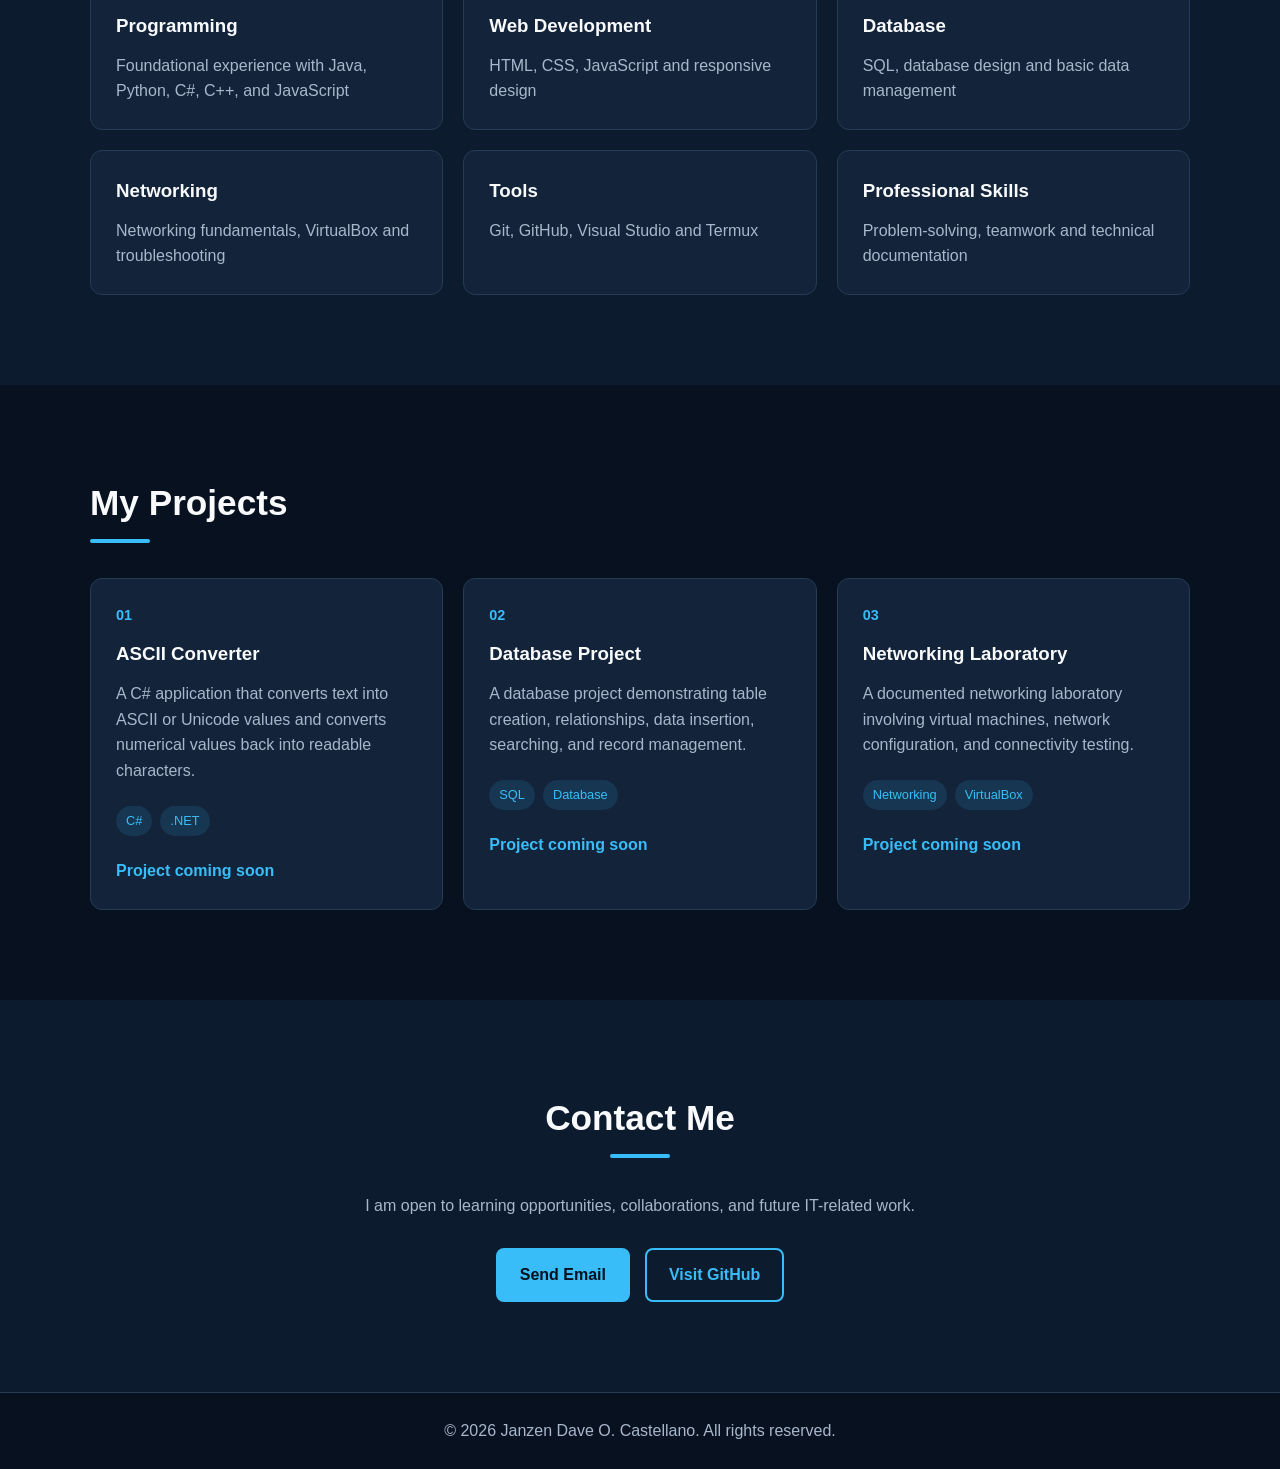
==== commit 14f4dab9: "Add fixed-anchor PLV lanyard physics" ====
--- a/index.html
+++ b/index.html
@@ -134,57 +134,79 @@
                 </div>
 
                 <aside
-                    id="plv-drag-stage"
-                    class="plv-drag-stage"
-                    aria-label="Interactive PLV lanyard and student ID. Drag the lanyard or card to move them together."
+                    id="plv-pendulum-stage"
+                    class="plv-pendulum-stage"
+                    aria-label="Interactive hanging PLV lanyard and student ID. Drag the visible lanyard or card to swing it."
                 >
                     <div
-                        id="plv-drag-object"
-                        class="plv-drag-object"
-                        data-drag-object
+                        id="plv-pendulum-object"
+                        class="plv-pendulum-object"
                     >
-                        <img
-                            class="plv-lanyard-image"
-                            src="images/plv-lanyard-white-sway-transparent.gif"
-                            alt="Blue PLV lanyard with its original school markings, seal, and circular pin"
-                            draggable="false"
+                        <div
+                            id="plv-pendulum-slider"
+                            class="plv-pendulum-slider"
                         >
-
-                        <span class="plv-card-connector" aria-hidden="true"></span>
-
-                        <article
-                            id="plv-student-card"
-                            class="plv-student-card"
-                            aria-label="PLV student identification card"
-                        >
-                            <header class="plv-card-header">
-                                <span class="plv-card-monogram" aria-hidden="true">PLV</span>
-                                <span>
-                                    <small>Pamantasan ng</small>
-                                    <strong>Lungsod ng Valenzuela</strong>
-                                </span>
-                            </header>
-
-                            <div class="plv-card-body">
-                                <img
-                                    class="plv-card-photo"
-                                    src="images/IDPICTURE.jpg"
-                                    alt="Portrait of Janzen Dave O. Castellano"
-                                >
-
-                                <div class="plv-card-details">
-                                    <span>Student</span>
-                                    <h3>Janzen Dave O. Castellano</h3>
-                                    <p>Information Technology</p>
+                            <img
+                                class="plv-lanyard-image"
+                                src="images/plv-lanyard.png"
+                                alt="Blue PLV lanyard with its original school markings, seal, and circular pin"
+                                draggable="false"
+                            >
+
+                            <span class="plv-lanyard-handle" aria-hidden="true"></span>
+
+                            <div class="plv-card-shell">
+                                <div id="plv-card-rotor" class="plv-card-rotor">
+                                    <article
+                                        id="plv-student-card"
+                                        class="plv-student-card plv-card-face plv-card-front"
+                                        aria-label="PLV student identification card"
+                                    >
+                                        <header class="plv-card-header">
+                                            <span class="plv-card-monogram" aria-hidden="true">PLV</span>
+                                            <span>
+                                                <small>Pamantasan ng</small>
+                                                <strong>Lungsod ng Valenzuela</strong>
+                                            </span>
+                                        </header>
+
+                                        <div class="plv-card-body">
+                                            <img
+                                                class="plv-card-photo"
+                                                src="images/IDPICTURE.jpg"
+                                                alt="Portrait of Janzen Dave O. Castellano"
+                                            >
+
+                                            <div class="plv-card-details">
+                                                <span>Student</span>
+                                                <h3>Janzen Dave O. Castellano</h3>
+                                                <p>Information Technology</p>
+                                            </div>
+                                        </div>
+
+                                        <footer class="plv-card-footer" aria-hidden="true">
+                                            <strong>PLV</strong>
+                                            <span class="plv-card-barcode"></span>
+                                            <span>Student ID</span>
+                                        </footer>
+                                    </article>
+
+                                    <article
+                                        class="plv-student-card plv-card-face plv-card-back"
+                                        aria-hidden="true"
+                                    >
+                                        <div class="plv-card-back-band">PLV</div>
+                                        <div class="plv-card-back-content">
+                                            <span class="plv-card-back-monogram">PLV</span>
+                                            <h3>Pamantasan ng Lungsod ng Valenzuela</h3>
+                                            <p>Student Identification Card</p>
+                                            <small>Valenzuela City</small>
+                                        </div>
+                                        <div class="plv-card-back-stripe" aria-hidden="true"></div>
+                                    </article>
                                 </div>
                             </div>
-
-                            <footer class="plv-card-footer" aria-hidden="true">
-                                <strong>PLV</strong>
-                                <span class="plv-card-barcode"></span>
-                                <span>Student ID</span>
-                            </footer>
-                        </article>
+                        </div>
                     </div>
                 </aside>
             </div>
--- a/style.css
+++ b/style.css
@@ -252,8 +252,9 @@
         var(--background);
     display: flex;
     min-height: 100vh;
-    overflow-x: clip;
+    overflow: hidden;
     padding: 110px 0 70px;
+    position: relative;
 }
 
 .hero-content {
@@ -293,50 +294,58 @@
     max-width: 650px;
 }
 
-.plv-drag-stage {
+.plv-pendulum-stage {
     contain: layout paint;
-    height: 560px;
+    height: 500px;
     isolation: isolate;
-    justify-self: end;
-    max-width: 390px;
     overflow: hidden;
     pointer-events: none;
-    position: relative;
-    width: 100%;
-    z-index: 1;
-}
-
-.plv-drag-stage::before {
+    position: absolute;
+    right: max(2%, calc((100vw - var(--maximum-width)) / 2 - 60px));
+    top: 70px;
+    width: min(500px, 42vw);
+    z-index: 2;
+}
+
+.plv-pendulum-stage::before {
     background: radial-gradient(circle, var(--accent-surface), transparent 70%);
     border-radius: 50%;
     content: "";
-    height: min(90vw, 380px);
+    height: 360px;
     left: 50%;
-    opacity: 0.8;
+    opacity: 0.72;
     position: absolute;
-    top: 48%;
+    top: 47%;
     transform: translate(-50%, -50%);
-    width: min(90vw, 380px);
-}
-
-.plv-drag-object {
-    align-items: center;
-    cursor: grab;
-    display: flex;
-    flex-direction: column;
+    width: min(360px, 100%);
+}
+
+.plv-pendulum-object {
     left: 0;
-    pointer-events: auto;
+    pointer-events: none;
     position: absolute;
     top: 0;
-    touch-action: none;
-    transform-origin: 50% 15%;
+    transform-origin: 50% 0;
+    transform-style: preserve-3d;
     user-select: none;
-    width: min(300px, 100%);
+    width: 360px;
     will-change: transform;
     z-index: 2;
 }
 
-.plv-drag-object.is-dragging {
+.plv-pendulum-slider {
+    align-items: center;
+    display: flex;
+    flex-direction: column;
+    pointer-events: none;
+    position: relative;
+    transform-style: preserve-3d;
+    width: 100%;
+    will-change: transform;
+}
+
+.plv-pendulum-object.is-dragging .plv-lanyard-handle,
+.plv-pendulum-object.is-dragging .plv-card-shell {
     cursor: grabbing;
 }
 
@@ -344,38 +353,44 @@
     -webkit-user-drag: none;
     display: block;
     height: auto;
-    max-width: none;
     pointer-events: none;
     user-select: none;
-    width: 200px;
-}
-
-.plv-card-connector {
-    background: linear-gradient(90deg, #66717d, #eef2f5 48%, #66717d);
-    border: 1px solid #505b66;
-    border-radius: 3px 3px 7px 7px;
-    height: 18px;
-    margin-bottom: -4px;
-    margin-top: -7px;
-    pointer-events: none;
+    width: 100%;
+}
+
+.plv-lanyard-handle {
+    cursor: grab;
+    height: 30%;
+    left: 32%;
+    pointer-events: auto;
+    position: absolute;
+    top: 42%;
+    touch-action: none;
+    width: 36%;
+    z-index: 3;
+}
+
+.plv-card-shell {
+    cursor: grab;
+    height: 180px;
+    margin-top: -5px;
+    perspective: 900px;
+    pointer-events: auto;
     position: relative;
-    width: 25px;
-    z-index: 2;
-}
-
-.plv-card-connector::after {
-    border: 2px solid #58636f;
-    border-radius: 50%;
-    content: "";
-    height: 7px;
-    left: 50%;
-    position: absolute;
-    top: 4px;
-    transform: translateX(-50%);
-    width: 7px;
+    touch-action: none;
+    width: 220px;
+}
+
+.plv-card-rotor {
+    height: 100%;
+    position: relative;
+    transform-style: preserve-3d;
+    width: 100%;
+    will-change: transform;
 }
 
 .plv-student-card {
+    backface-visibility: hidden;
     background-color: #f7faff;
     border: 3px solid rgba(255, 255, 255, 0.9);
     border-radius: 12px;
@@ -383,12 +398,91 @@
         0 15px 24px rgba(2, 5, 15, 0.32),
         0 0 0 1px var(--primary-color);
     color: #0d1e38;
+    height: 100%;
+    left: 0;
     overflow: hidden;
     pointer-events: none;
-    position: relative;
+    position: absolute;
+    top: 0;
+    transform-style: preserve-3d;
     user-select: none;
-    width: 210px;
-    z-index: 1;
+    width: 100%;
+}
+
+.plv-card-front {
+    transform: rotateY(0deg);
+}
+
+.plv-card-back {
+    align-items: center;
+    background:
+        linear-gradient(145deg, rgba(255, 255, 255, 0.96), rgba(224, 238, 252, 0.98));
+    display: flex;
+    flex-direction: column;
+    justify-content: space-between;
+    text-align: center;
+    transform: rotateY(180deg);
+}
+
+.plv-card-back-band {
+    background: linear-gradient(120deg, #064a91, #0879c9);
+    color: #ffffff;
+    font-size: 0.72rem;
+    font-weight: 800;
+    letter-spacing: 0.18em;
+    padding: 9px;
+    width: 100%;
+}
+
+.plv-card-back-content {
+    align-items: center;
+    display: flex;
+    flex: 1;
+    flex-direction: column;
+    justify-content: center;
+    padding: 8px 16px;
+}
+
+.plv-card-back-monogram {
+    align-items: center;
+    background: #075ea9;
+    border: 3px solid #d4e7f8;
+    border-radius: 50%;
+    color: #ffffff;
+    display: flex;
+    font-size: 0.62rem;
+    font-weight: 800;
+    height: 38px;
+    justify-content: center;
+    margin-bottom: 7px;
+    width: 38px;
+}
+
+.plv-card-back-content h3 {
+    color: #064a91;
+    font-size: 0.64rem;
+    line-height: 1.2;
+    margin-bottom: 4px;
+    text-transform: uppercase;
+}
+
+.plv-card-back-content p {
+    color: #30445f;
+    font-size: 0.52rem;
+    font-weight: 700;
+    text-transform: uppercase;
+}
+
+.plv-card-back-content small {
+    color: #55708d;
+    font-size: 0.45rem;
+    margin-top: 3px;
+}
+
+.plv-card-back-stripe {
+    background: linear-gradient(90deg, #063d78, #0992d0, #063d78);
+    height: 10px;
+    width: 100%;
 }
 
 .plv-card-header {
@@ -507,10 +601,10 @@
     height: 13px;
 }
 
-.plv-drag-stage[data-reduced-motion="true"] .plv-drag-object {
+.plv-pendulum-stage[data-reduced-motion="true"] .plv-lanyard-handle,
+.plv-pendulum-stage[data-reduced-motion="true"] .plv-card-shell {
     cursor: default;
     touch-action: pan-y;
-    will-change: auto;
 }
 
 .hero-buttons,
@@ -684,12 +778,23 @@
 @media (max-width: 850px) {
     .hero-content {
         grid-template-columns: 1fr;
-    }
-
-    .plv-drag-stage {
-        height: 520px;
-        justify-self: center;
-        max-width: 560px;
+        padding-top: 350px;
+    }
+
+    .plv-pendulum-stage {
+        height: 470px;
+        right: 50%;
+        transform: translateX(50%);
+        width: min(440px, 100%);
+    }
+
+    .plv-pendulum-object {
+        width: min(330px, 100%);
+    }
+
+    .plv-card-shell {
+        height: 180px;
+        width: 210px;
     }
 
     .skills-grid,
@@ -736,40 +841,27 @@
 
     .hero-content {
         gap: 25px;
-    }
-
-    .hero-copy {
-        grid-row: 2;
-    }
-
-    .plv-drag-stage {
-        grid-row: 1;
-        height: 350px;
-        max-width: 340px;
-    }
-
-    .plv-drag-object {
-        width: min(230px, 100%);
-    }
-
-    .plv-lanyard-image {
-        width: 125px;
-    }
-
-    .plv-card-connector {
-        height: 14px;
-        margin-bottom: -3px;
-        margin-top: -5px;
-        width: 21px;
-    }
-
-    .plv-card-connector::after {
-        height: 5px;
-        top: 3px;
-        width: 5px;
-    }
-
-    .plv-student-card {
+        padding-top: 280px;
+    }
+
+    .plv-pendulum-stage {
+        height: 345px;
+        right: 0;
+        transform: none;
+        width: 100%;
+    }
+
+    .plv-pendulum-stage::before {
+        height: 290px;
+        width: 290px;
+    }
+
+    .plv-pendulum-object {
+        width: min(300px, 100%);
+    }
+
+    .plv-card-shell {
+        height: 132px;
         width: 165px;
     }
 
@@ -825,6 +917,41 @@
 
     .plv-card-barcode {
         height: 9px;
+    }
+
+    .plv-card-back-band {
+        font-size: 0.52rem;
+        padding: 6px;
+    }
+
+    .plv-card-back-content {
+        padding: 5px 10px;
+    }
+
+    .plv-card-back-monogram {
+        border-width: 2px;
+        font-size: 0.48rem;
+        height: 29px;
+        margin-bottom: 4px;
+        width: 29px;
+    }
+
+    .plv-card-back-content h3 {
+        font-size: 0.48rem;
+        margin-bottom: 2px;
+    }
+
+    .plv-card-back-content p {
+        font-size: 0.4rem;
+    }
+
+    .plv-card-back-content small {
+        font-size: 0.34rem;
+        margin-top: 1px;
+    }
+
+    .plv-card-back-stripe {
+        height: 7px;
     }
 
     .section {
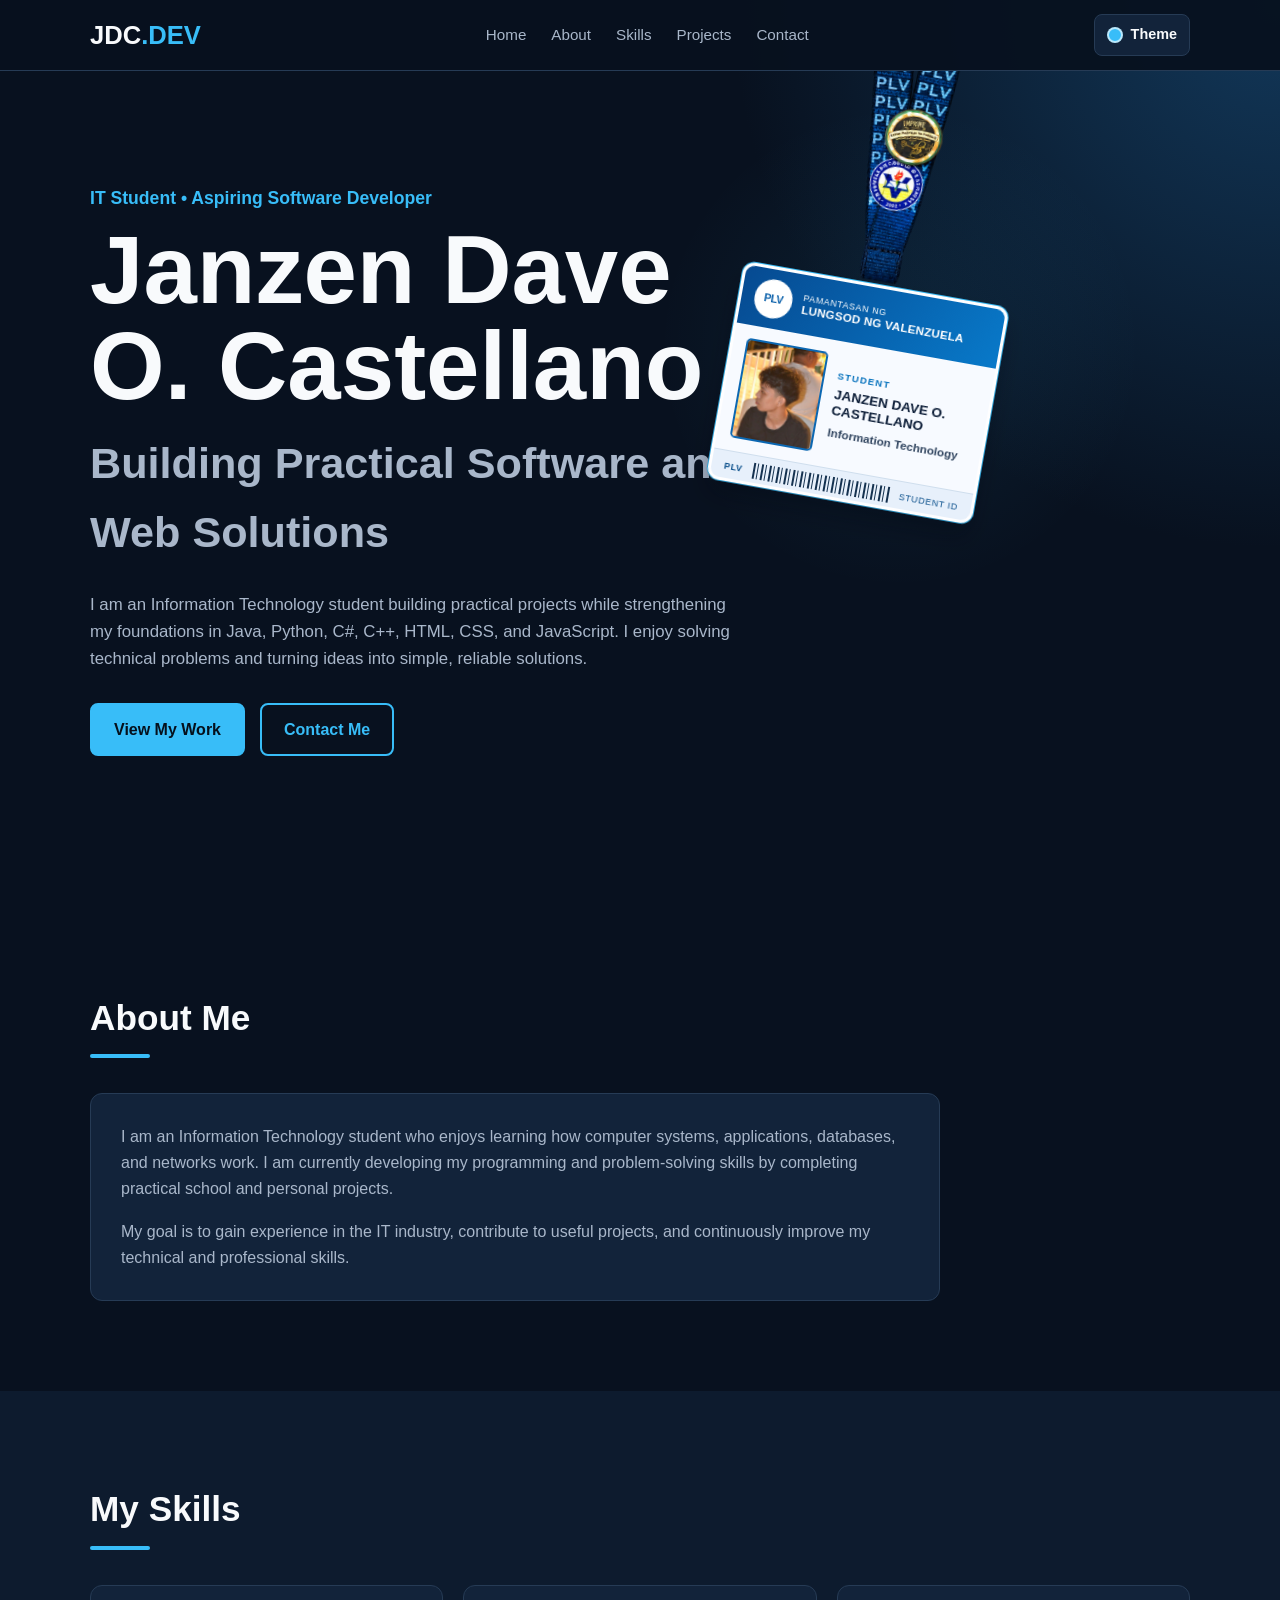
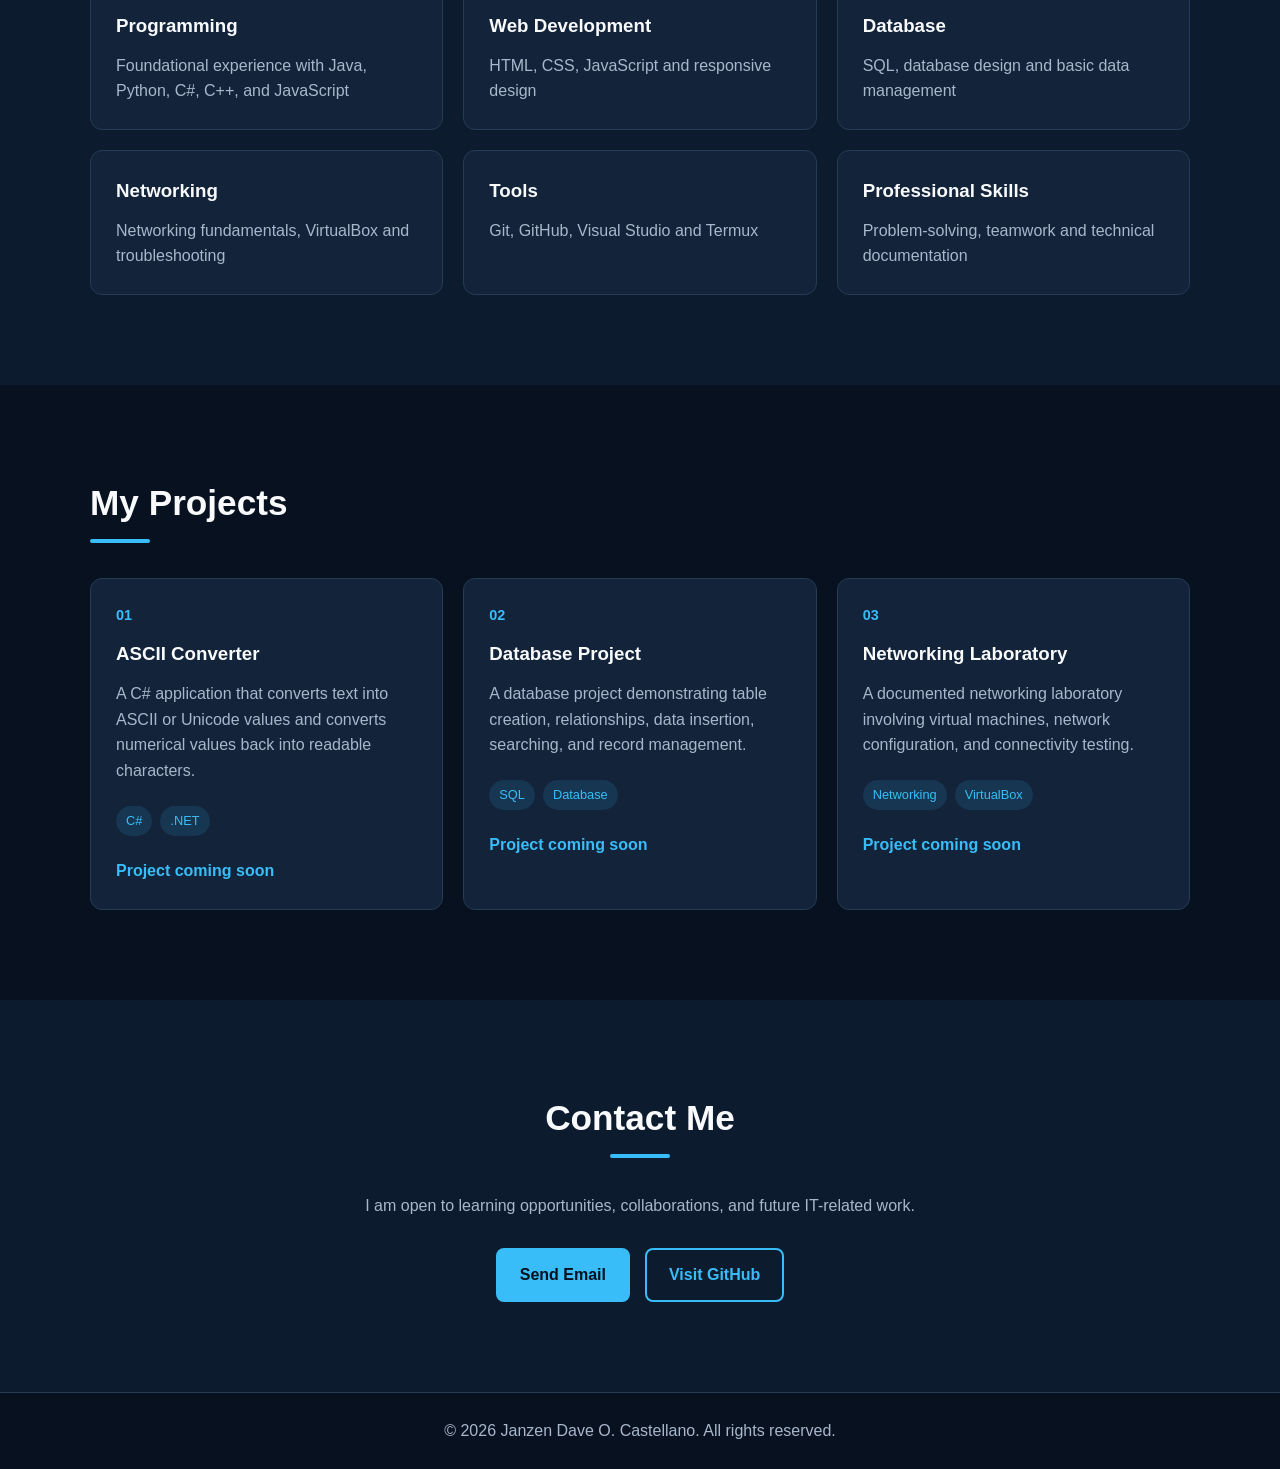
==== commit 9c35607e: "Improve responsive lanyard sizing" ====
--- a/index.html
+++ b/index.html
@@ -135,75 +135,77 @@
 
                 <aside
                     id="plv-pendulum-stage"
-                    class="plv-pendulum-stage"
+                    class="plv-pendulum-stage plv-position-wrapper"
                     aria-label="Interactive hanging PLV lanyard and student ID. Drag the visible lanyard or card to swing it."
                 >
-                    <div
-                        id="plv-pendulum-object"
-                        class="plv-pendulum-object"
-                    >
+                    <div class="plv-size-wrapper">
                         <div
-                            id="plv-pendulum-slider"
-                            class="plv-pendulum-slider"
+                            id="plv-pendulum-object"
+                            class="plv-pendulum-object"
                         >
-                            <img
-                                class="plv-lanyard-image"
-                                src="images/plv-lanyard.png"
-                                alt="Blue PLV lanyard with its original school markings, seal, and circular pin"
-                                draggable="false"
+                            <div
+                                id="plv-pendulum-slider"
+                                class="plv-inner-visual"
                             >
-
-                            <span class="plv-lanyard-handle" aria-hidden="true"></span>
-
-                            <div class="plv-card-shell">
-                                <div id="plv-card-rotor" class="plv-card-rotor">
-                                    <article
-                                        id="plv-student-card"
-                                        class="plv-student-card plv-card-face plv-card-front"
-                                        aria-label="PLV student identification card"
-                                    >
-                                        <header class="plv-card-header">
-                                            <span class="plv-card-monogram" aria-hidden="true">PLV</span>
-                                            <span>
-                                                <small>Pamantasan ng</small>
-                                                <strong>Lungsod ng Valenzuela</strong>
-                                            </span>
-                                        </header>
-
-                                        <div class="plv-card-body">
-                                            <img
-                                                class="plv-card-photo"
-                                                src="images/IDPICTURE.jpg"
-                                                alt="Portrait of Janzen Dave O. Castellano"
-                                            >
-
-                                            <div class="plv-card-details">
-                                                <span>Student</span>
-                                                <h3>Janzen Dave O. Castellano</h3>
-                                                <p>Information Technology</p>
+                                <img
+                                    class="plv-lanyard-image"
+                                    src="images/plv-lanyard.png"
+                                    alt="Blue PLV lanyard with its original school markings, seal, and circular pin"
+                                    draggable="false"
+                                >
+
+                                <span class="plv-lanyard-handle" aria-hidden="true"></span>
+
+                                <div class="plv-card-shell">
+                                    <div id="plv-card-rotor" class="plv-card-rotor">
+                                        <article
+                                            id="plv-student-card"
+                                            class="plv-student-card plv-card-face plv-card-front"
+                                            aria-label="PLV student identification card"
+                                        >
+                                            <header class="plv-card-header">
+                                                <span class="plv-card-monogram" aria-hidden="true">PLV</span>
+                                                <span>
+                                                    <small>Pamantasan ng</small>
+                                                    <strong>Lungsod ng Valenzuela</strong>
+                                                </span>
+                                            </header>
+
+                                            <div class="plv-card-body">
+                                                <img
+                                                    class="plv-card-photo"
+                                                    src="images/IDPICTURE.jpg"
+                                                    alt="Portrait of Janzen Dave O. Castellano"
+                                                >
+
+                                                <div class="plv-card-details">
+                                                    <span>Student</span>
+                                                    <h3>Janzen Dave O. Castellano</h3>
+                                                    <p>Information Technology</p>
+                                                </div>
                                             </div>
-                                        </div>
-
-                                        <footer class="plv-card-footer" aria-hidden="true">
-                                            <strong>PLV</strong>
-                                            <span class="plv-card-barcode"></span>
-                                            <span>Student ID</span>
-                                        </footer>
-                                    </article>
-
-                                    <article
-                                        class="plv-student-card plv-card-face plv-card-back"
-                                        aria-hidden="true"
-                                    >
-                                        <div class="plv-card-back-band">PLV</div>
-                                        <div class="plv-card-back-content">
-                                            <span class="plv-card-back-monogram">PLV</span>
-                                            <h3>Pamantasan ng Lungsod ng Valenzuela</h3>
-                                            <p>Student Identification Card</p>
-                                            <small>Valenzuela City</small>
-                                        </div>
-                                        <div class="plv-card-back-stripe" aria-hidden="true"></div>
-                                    </article>
+
+                                            <footer class="plv-card-footer" aria-hidden="true">
+                                                <strong>PLV</strong>
+                                                <span class="plv-card-barcode"></span>
+                                                <span>Student ID</span>
+                                            </footer>
+                                        </article>
+
+                                        <article
+                                            class="plv-student-card plv-card-face plv-card-back"
+                                            aria-hidden="true"
+                                        >
+                                            <div class="plv-card-back-band">PLV</div>
+                                            <div class="plv-card-back-content">
+                                                <span class="plv-card-back-monogram">PLV</span>
+                                                <h3>Pamantasan ng Lungsod ng Valenzuela</h3>
+                                                <p>Student Identification Card</p>
+                                                <small>Valenzuela City</small>
+                                            </div>
+                                            <div class="plv-card-back-stripe" aria-hidden="true"></div>
+                                        </article>
+                                    </div>
                                 </div>
                             </div>
                         </div>
--- a/style.css
+++ b/style.css
@@ -296,14 +296,14 @@
 
 .plv-pendulum-stage {
     contain: layout paint;
-    height: 500px;
+    height: clamp(590px, 46vw, 650px);
     isolation: isolate;
     overflow: hidden;
     pointer-events: none;
     position: absolute;
-    right: max(2%, calc((100vw - var(--maximum-width)) / 2 - 60px));
+    right: max(20px, calc((100vw - 1400px) / 2 + 20px));
     top: 70px;
-    width: min(500px, 42vw);
+    width: clamp(620px, 65vw, 720px);
     z-index: 2;
 }
 
@@ -311,13 +311,22 @@
     background: radial-gradient(circle, var(--accent-surface), transparent 70%);
     border-radius: 50%;
     content: "";
-    height: 360px;
+    height: clamp(440px, 38vw, 560px);
     left: 50%;
     opacity: 0.72;
     position: absolute;
     top: 47%;
     transform: translate(-50%, -50%);
-    width: min(360px, 100%);
+    width: min(clamp(440px, 38vw, 560px), 100%);
+}
+
+.plv-size-wrapper {
+    --plv-card-height: clamp(213px, 17.2vw, 238px);
+    --plv-card-width: clamp(260px, 21vw, 290px);
+    --plv-lace-width: clamp(426px, 34.5vw, 476px);
+    inset: 0;
+    pointer-events: none;
+    position: absolute;
 }
 
 .plv-pendulum-object {
@@ -328,12 +337,12 @@
     transform-origin: 50% 0;
     transform-style: preserve-3d;
     user-select: none;
-    width: 360px;
+    width: var(--plv-lace-width);
     will-change: transform;
     z-index: 2;
 }
 
-.plv-pendulum-slider {
+.plv-inner-visual {
     align-items: center;
     display: flex;
     flex-direction: column;
@@ -372,13 +381,13 @@
 
 .plv-card-shell {
     cursor: grab;
-    height: 180px;
+    height: var(--plv-card-height);
     margin-top: -5px;
     perspective: 900px;
     pointer-events: auto;
     position: relative;
     touch-action: none;
-    width: 220px;
+    width: var(--plv-card-width);
 }
 
 .plv-card-rotor {
@@ -775,31 +784,133 @@
     text-align: center;
 }
 
-@media (max-width: 850px) {
+@media (min-width: 900px) {
+    .plv-card-header {
+        gap: clamp(9px, 0.8vw, 12px);
+        padding: clamp(9px, 0.8vw, 12px) clamp(12px, 1vw, 15px);
+    }
+
+    .plv-card-monogram {
+        flex-basis: clamp(37px, 3vw, 46px);
+        font-size: clamp(0.68rem, 0.8vw, 0.82rem);
+        height: clamp(37px, 3vw, 46px);
+    }
+
+    .plv-card-header small {
+        font-size: clamp(0.54rem, 0.7vw, 0.66rem);
+    }
+
+    .plv-card-header strong {
+        font-size: clamp(0.73rem, 0.9vw, 0.88rem);
+    }
+
+    .plv-card-body {
+        gap: clamp(12px, 1vw, 15px);
+        grid-template-columns: clamp(78px, 6.5vw, 100px) minmax(0, 1fr);
+        padding: clamp(12px, 1vw, 15px);
+    }
+
+    .plv-card-photo {
+        height: clamp(95px, 7.9vw, 121px);
+        width: clamp(78px, 6.5vw, 100px);
+    }
+
+    .plv-card-details > span {
+        font-size: clamp(0.59rem, 0.75vw, 0.72rem);
+    }
+
+    .plv-card-details h3 {
+        font-size: clamp(0.85rem, 1.05vw, 1rem);
+    }
+
+    .plv-card-details p {
+        font-size: clamp(0.73rem, 0.9vw, 0.88rem);
+    }
+
+    .plv-card-footer {
+        font-size: clamp(0.54rem, 0.7vw, 0.66rem);
+        gap: clamp(9px, 0.8vw, 12px);
+        padding: clamp(7px, 0.6vw, 9px) clamp(12px, 1vw, 15px);
+    }
+
+    .plv-card-barcode {
+        height: clamp(15px, 1.2vw, 18px);
+    }
+
+    .plv-card-back-band {
+        font-size: clamp(0.78rem, 0.9vw, 0.92rem);
+        padding: clamp(11px, 0.9vw, 14px);
+    }
+
+    .plv-card-back-content {
+        padding: clamp(10px, 0.8vw, 13px) clamp(18px, 1.5vw, 23px);
+    }
+
+    .plv-card-back-monogram {
+        font-size: clamp(0.72rem, 0.8vw, 0.82rem);
+        height: clamp(46px, 3.6vw, 55px);
+        width: clamp(46px, 3.6vw, 55px);
+    }
+
+    .plv-card-back-content h3 {
+        font-size: clamp(0.78rem, 0.9vw, 0.92rem);
+    }
+
+    .plv-card-back-content p {
+        font-size: clamp(0.64rem, 0.75vw, 0.75rem);
+    }
+
+    .plv-card-back-content small {
+        font-size: clamp(0.56rem, 0.65vw, 0.66rem);
+    }
+
+    .plv-card-back-stripe {
+        height: clamp(12px, 1vw, 15px);
+    }
+}
+
+@media (max-width: 899px) {
     .hero-content {
         grid-template-columns: 1fr;
         padding-top: 350px;
     }
 
-    .plv-pendulum-stage {
-        height: 470px;
-        right: 50%;
-        transform: translateX(50%);
-        width: min(440px, 100%);
-    }
-
-    .plv-pendulum-object {
-        width: min(330px, 100%);
-    }
-
-    .plv-card-shell {
-        height: 180px;
-        width: 210px;
-    }
-
     .skills-grid,
     .projects-grid {
         grid-template-columns: repeat(2, 1fr);
+    }
+}
+
+@media (min-width: 600px) and (max-width: 899px) {
+    .plv-size-wrapper {
+        --plv-card-height: clamp(163px, 23.438vw, 189px);
+        --plv-card-width: clamp(190px, 27.344vw, 220px);
+        --plv-lace-width: clamp(299px, 42.969vw, 346px);
+    }
+
+    .plv-pendulum-stage {
+        height: 490px;
+        right: 50%;
+        transform: translateX(50%);
+        width: min(500px, 100%);
+    }
+
+    .plv-pendulum-stage::before {
+        height: 360px;
+        width: min(360px, 100%);
+    }
+}
+
+@media (min-width: 1400px) {
+    .plv-size-wrapper {
+        --plv-card-height: clamp(246px, 18vw, 271px);
+        --plv-card-width: clamp(300px, 22vw, 330px);
+        --plv-lace-width: clamp(492px, 36vw, 541px);
+    }
+
+    .plv-pendulum-stage {
+        height: clamp(700px, 50vw, 760px);
+        width: clamp(720px, 52vw, 780px);
     }
 }
 
@@ -841,7 +952,30 @@
 
     .hero-content {
         gap: 25px;
+    }
+
+    .section {
+        padding: 70px 0;
+    }
+
+    .theme-toggle span:last-child {
+        display: none;
+    }
+
+    .theme-toggle {
+        padding: 9px;
+    }
+}
+
+@media (max-width: 599px) {
+    .hero-content {
         padding-top: 280px;
+    }
+
+    .plv-size-wrapper {
+        --plv-card-height: clamp(132px, 33.846vw, 140px);
+        --plv-card-width: clamp(165px, 42.308vw, 175px);
+        --plv-lace-width: clamp(300px, 76.923vw, 318px);
     }
 
     .plv-pendulum-stage {
@@ -854,15 +988,6 @@
     .plv-pendulum-stage::before {
         height: 290px;
         width: 290px;
-    }
-
-    .plv-pendulum-object {
-        width: min(300px, 100%);
-    }
-
-    .plv-card-shell {
-        height: 132px;
-        width: 165px;
     }
 
     .plv-card-header {
@@ -953,18 +1078,6 @@
     .plv-card-back-stripe {
         height: 7px;
     }
-
-    .section {
-        padding: 70px 0;
-    }
-
-    .theme-toggle span:last-child {
-        display: none;
-    }
-
-    .theme-toggle {
-        padding: 9px;
-    }
 }
 
 @media (prefers-reduced-motion: reduce) {
@@ -979,5 +1092,4 @@
         animation-iteration-count: 1 !important;
         transition-duration: 0.01ms !important;
     }
-
-}
+}
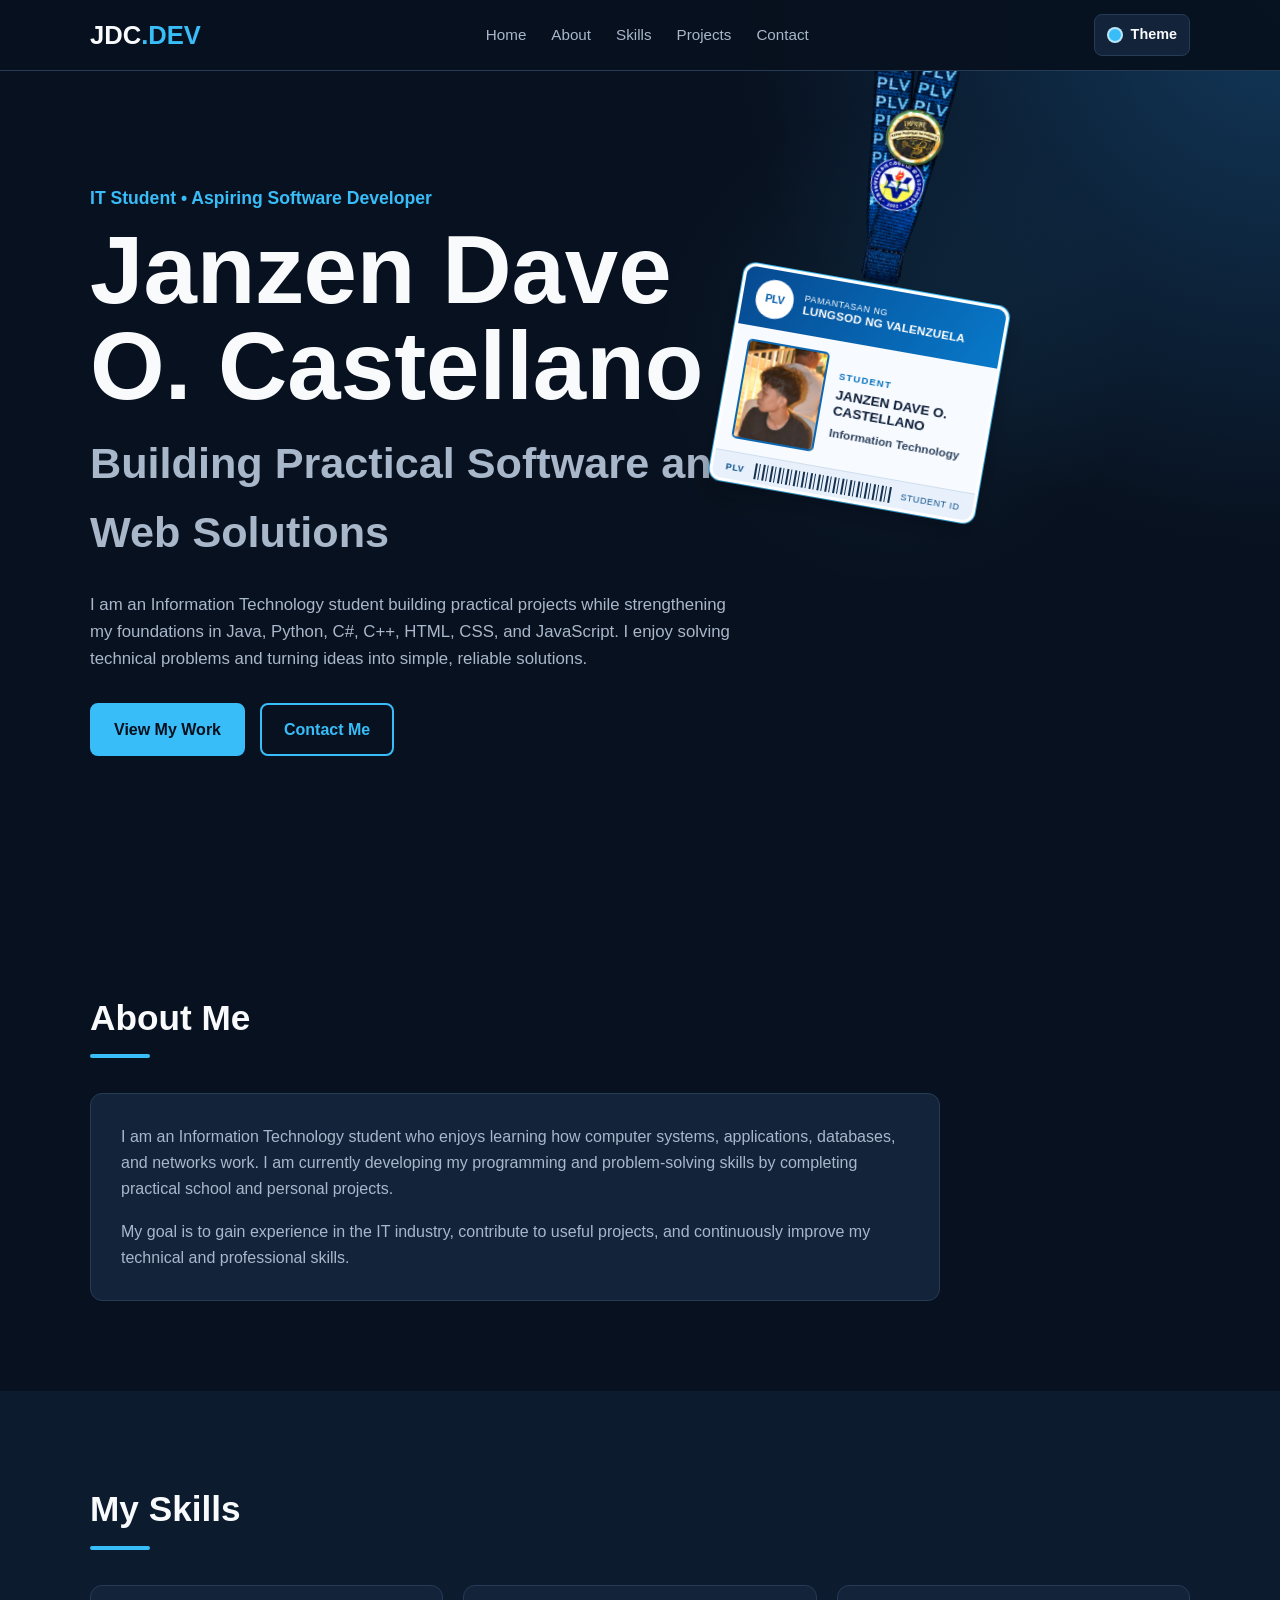
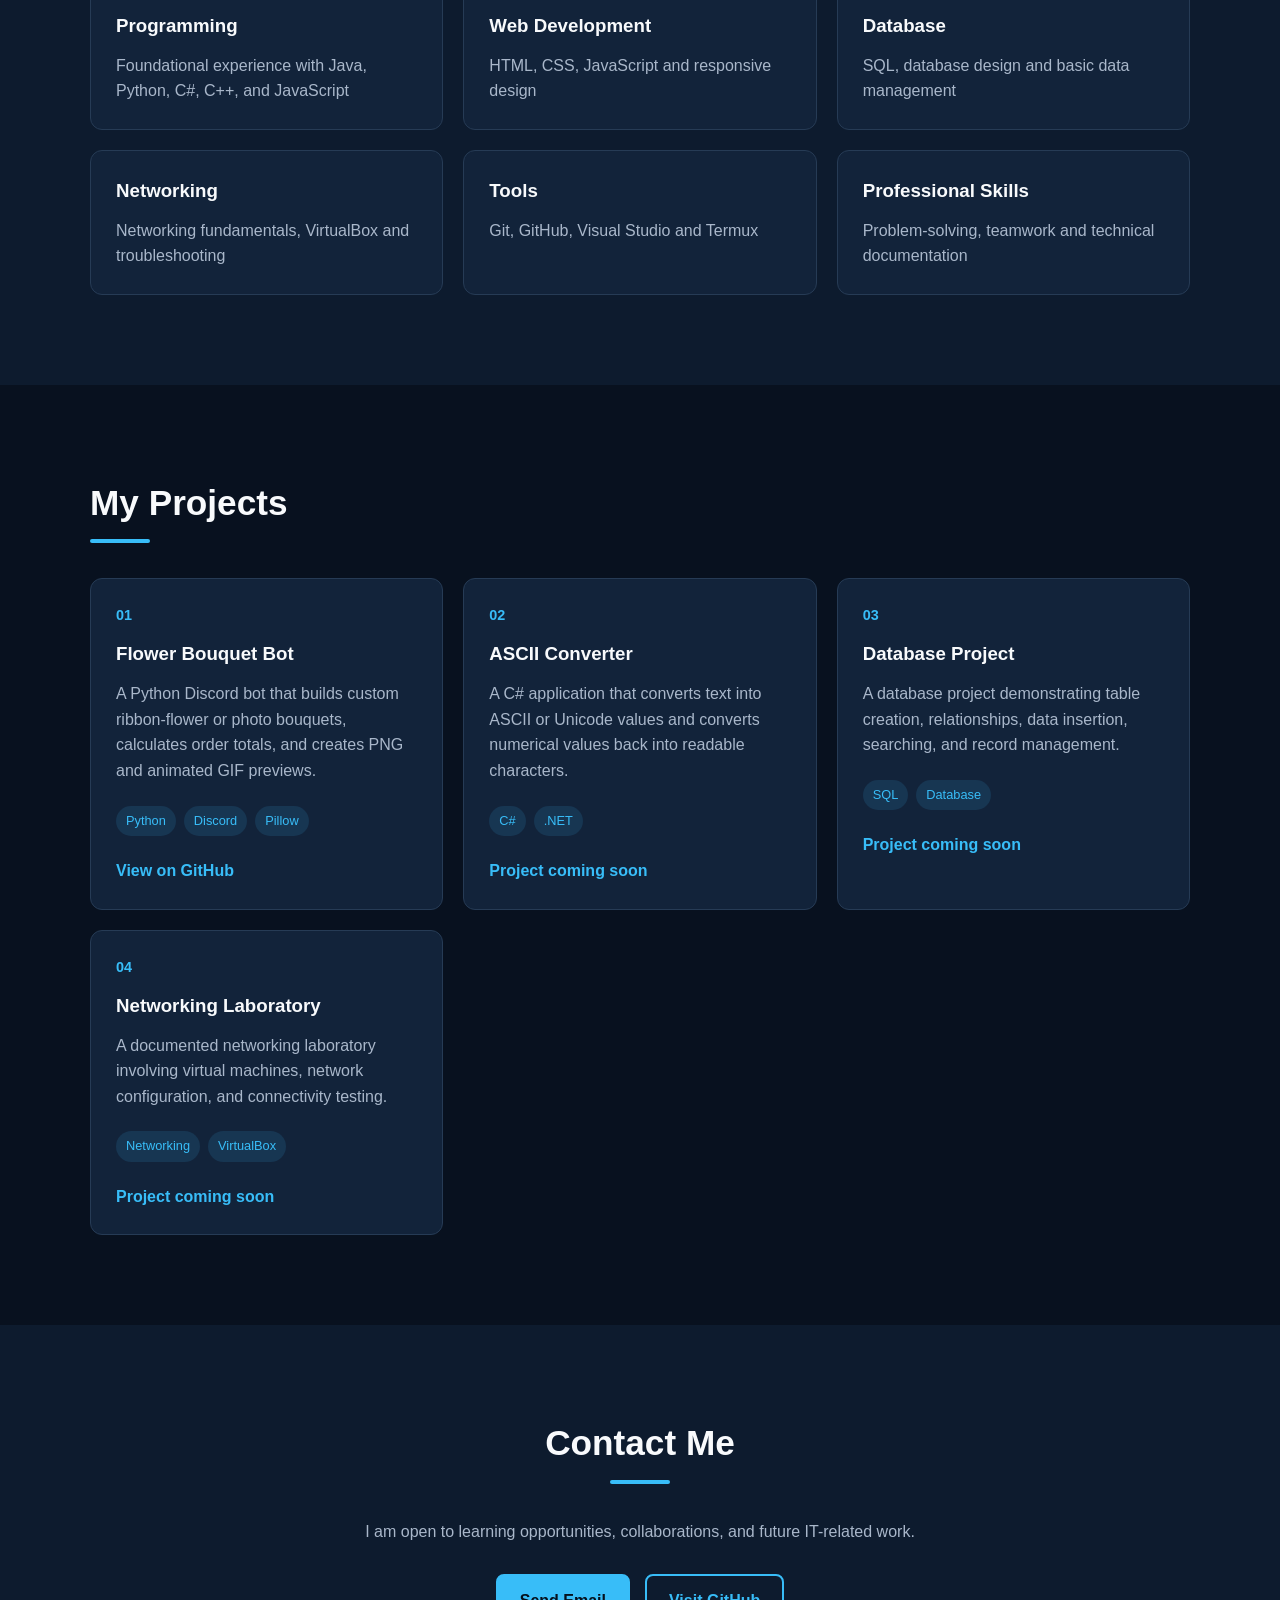
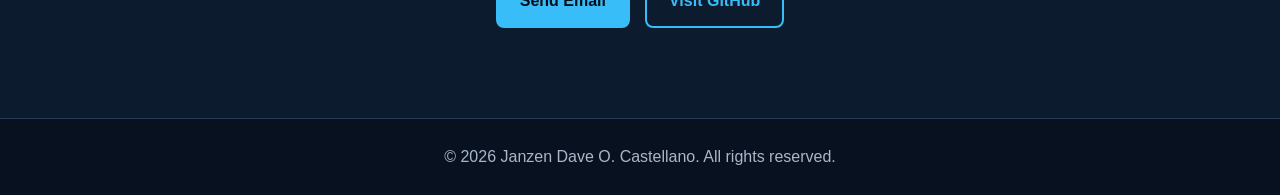
==== commit 4fff779a: "Add Flower Bouquet Bot to projects" ====
--- a/index.html
+++ b/index.html
@@ -285,6 +285,33 @@
                     <article class="project-card">
                         <div class="project-number">01</div>
 
+                        <h3>Flower Bouquet Bot</h3>
+
+                        <p>
+                            A Python Discord bot that builds custom ribbon-flower
+                            or photo bouquets, calculates order totals, and
+                            creates PNG and animated GIF previews.
+                        </p>
+
+                        <div class="technology-list">
+                            <span>Python</span>
+                            <span>Discord</span>
+                            <span>Pillow</span>
+                        </div>
+
+                        <a
+                            href="https://github.com/Daveeeeocampoo/flower-bouquet-bot"
+                            class="project-link"
+                            target="_blank"
+                            rel="noopener noreferrer"
+                        >
+                            View on GitHub
+                        </a>
+                    </article>
+
+                    <article class="project-card">
+                        <div class="project-number">02</div>
+
                         <h3>ASCII Converter</h3>
 
                         <p>
@@ -304,7 +331,7 @@
                     </article>
 
                     <article class="project-card">
-                        <div class="project-number">02</div>
+                        <div class="project-number">03</div>
 
                         <h3>Database Project</h3>
 
@@ -325,7 +352,7 @@
                     </article>
 
                     <article class="project-card">
-                        <div class="project-number">03</div>
+                        <div class="project-number">04</div>
 
                         <h3>Networking Laboratory</h3>
 
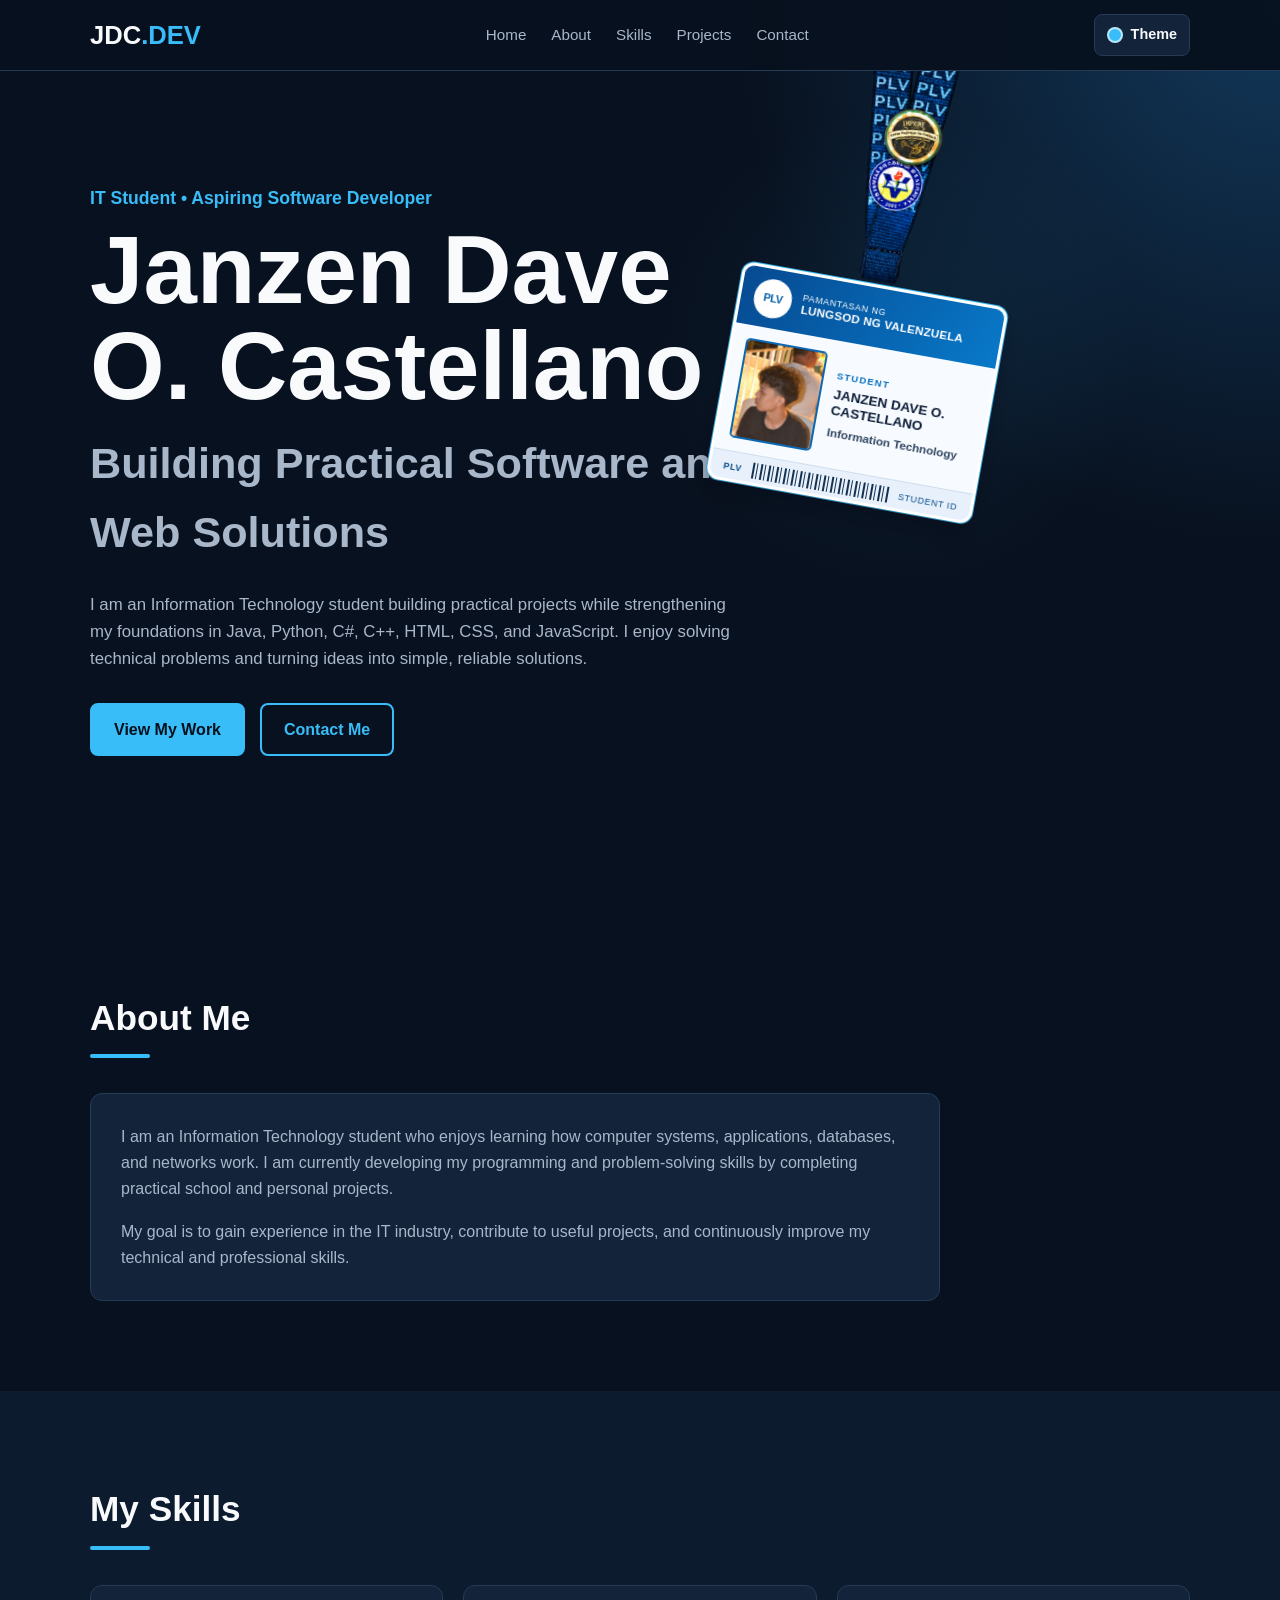
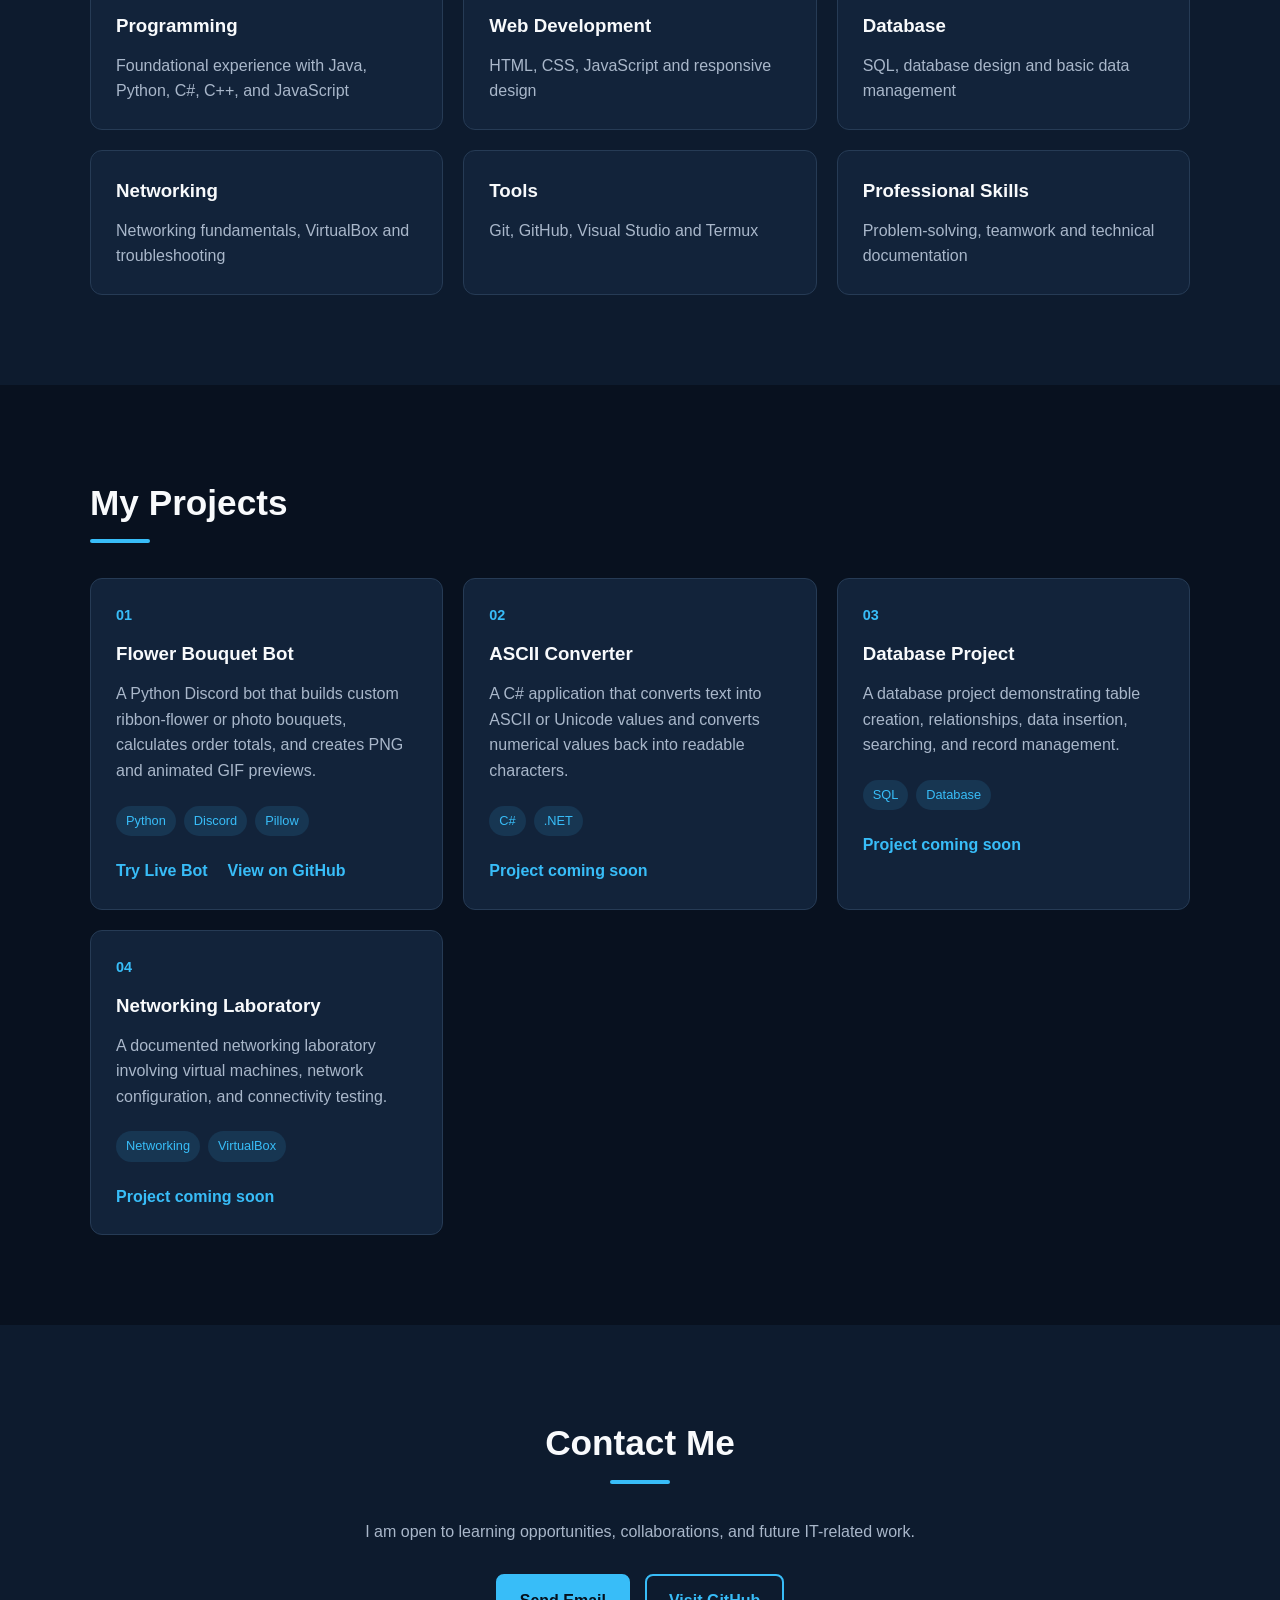
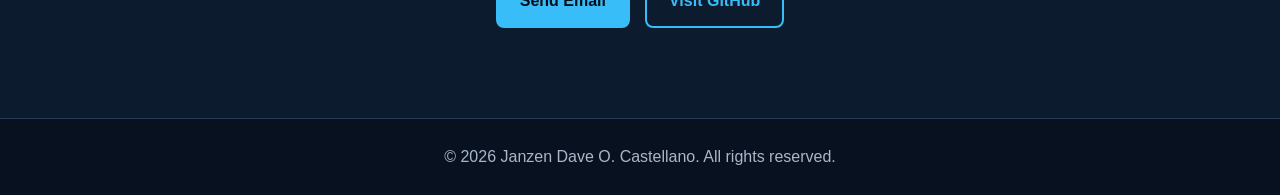
==== commit fc9eb7f0: "Link bouquet bot card to Discord invite" ====
--- a/index.html
+++ b/index.html
@@ -282,7 +282,7 @@
                 <h2 class="section-title">My Projects</h2>
 
                 <div class="projects-grid">
-                    <article class="project-card">
+                    <article class="project-card project-card-with-demo">
                         <div class="project-number">01</div>
 
                         <h3>Flower Bouquet Bot</h3>
@@ -299,14 +299,25 @@
                             <span>Pillow</span>
                         </div>
 
-                        <a
-                            href="https://github.com/Daveeeeocampoo/flower-bouquet-bot"
-                            class="project-link"
-                            target="_blank"
-                            rel="noopener noreferrer"
-                        >
-                            View on GitHub
-                        </a>
+                        <div class="project-actions">
+                            <a
+                                href="https://discord.com/oauth2/authorize?client_id=1552719619293454356"
+                                class="project-link project-demo-link"
+                                target="_blank"
+                                rel="noopener noreferrer"
+                            >
+                                Try Live Bot
+                            </a>
+
+                            <a
+                                href="https://github.com/Daveeeeocampoo/flower-bouquet-bot"
+                                class="project-link project-source-link"
+                                target="_blank"
+                                rel="noopener noreferrer"
+                            >
+                                View on GitHub
+                            </a>
+                        </div>
                     </article>
 
                     <article class="project-card">
--- a/style.css
+++ b/style.css
@@ -764,6 +764,31 @@
     text-decoration: underline;
 }
 
+.project-card-with-demo {
+    position: relative;
+}
+
+.project-card-with-demo:focus-within {
+    border-color: var(--primary-color);
+}
+
+.project-actions {
+    display: flex;
+    flex-wrap: wrap;
+    gap: 12px 20px;
+}
+
+.project-demo-link::after {
+    content: "";
+    position: absolute;
+    inset: 0;
+}
+
+.project-source-link {
+    position: relative;
+    z-index: 1;
+}
+
 .contact-content {
     text-align: center;
 }
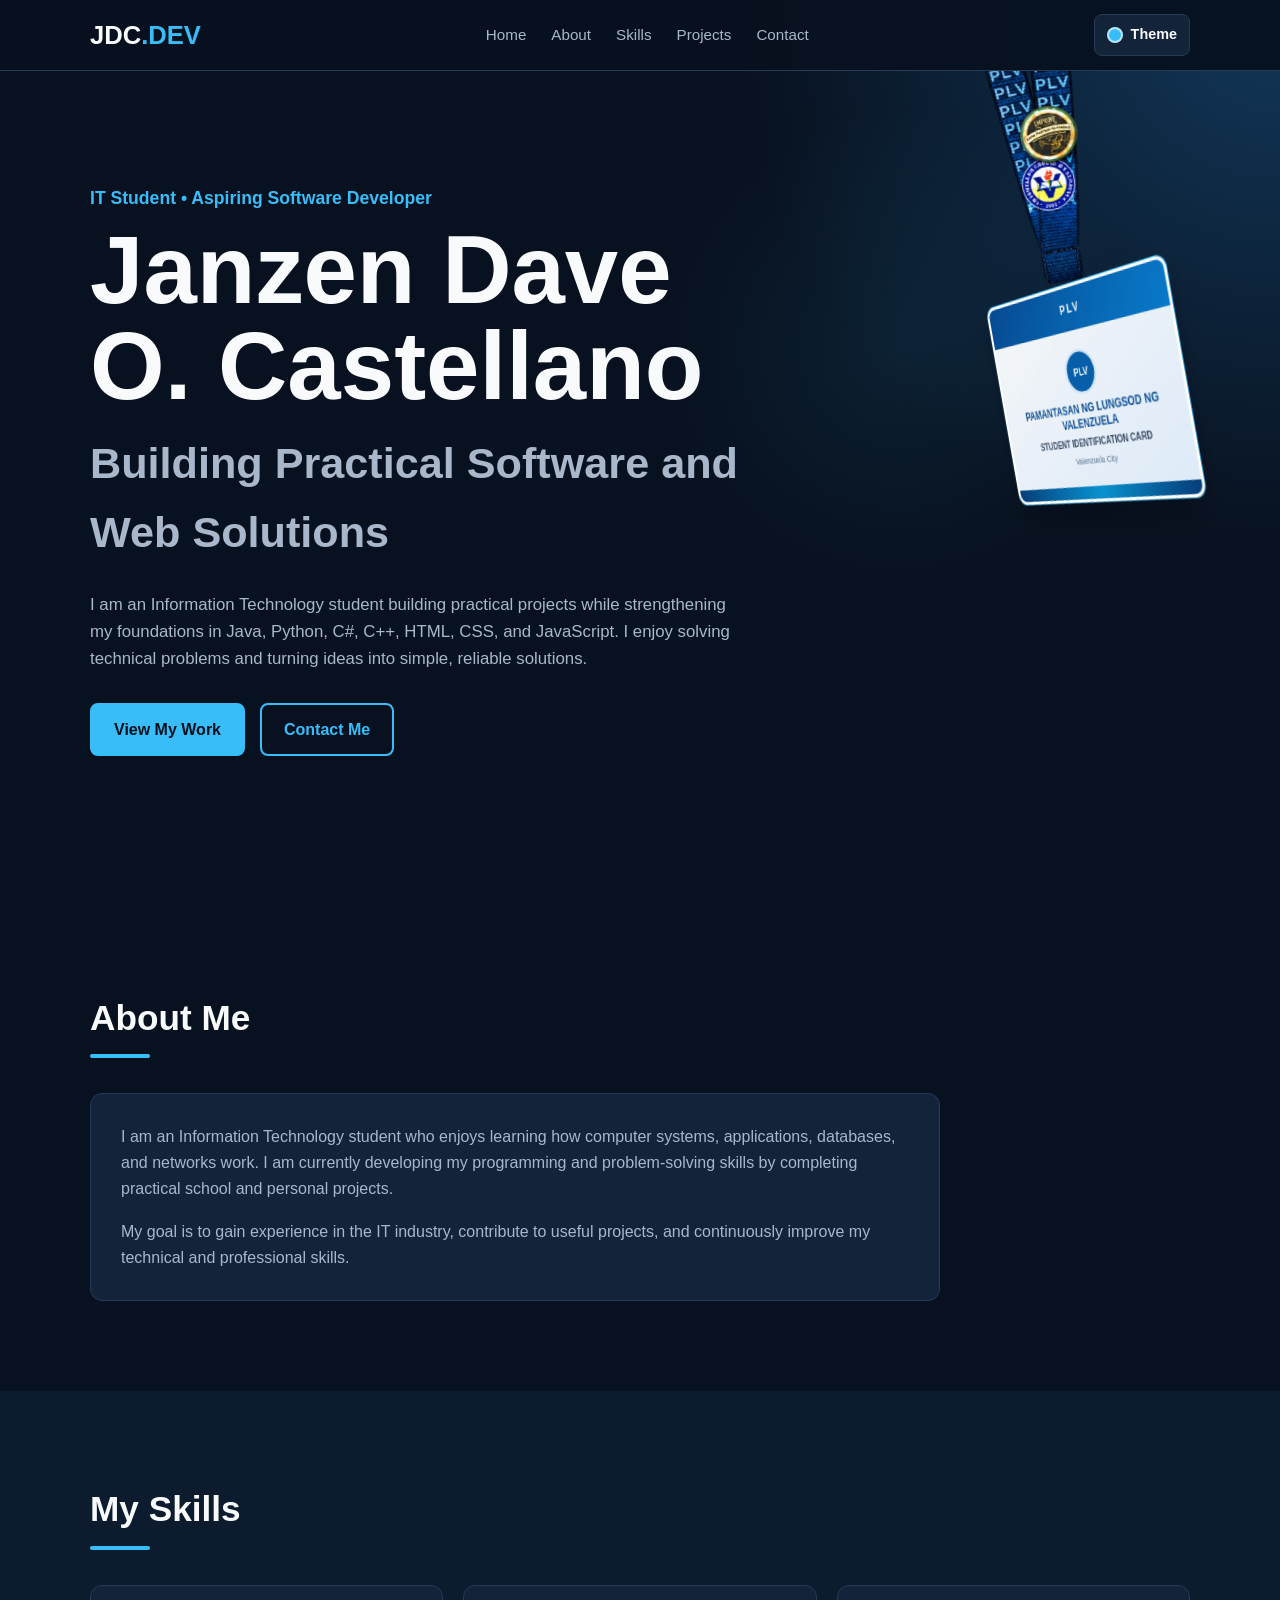
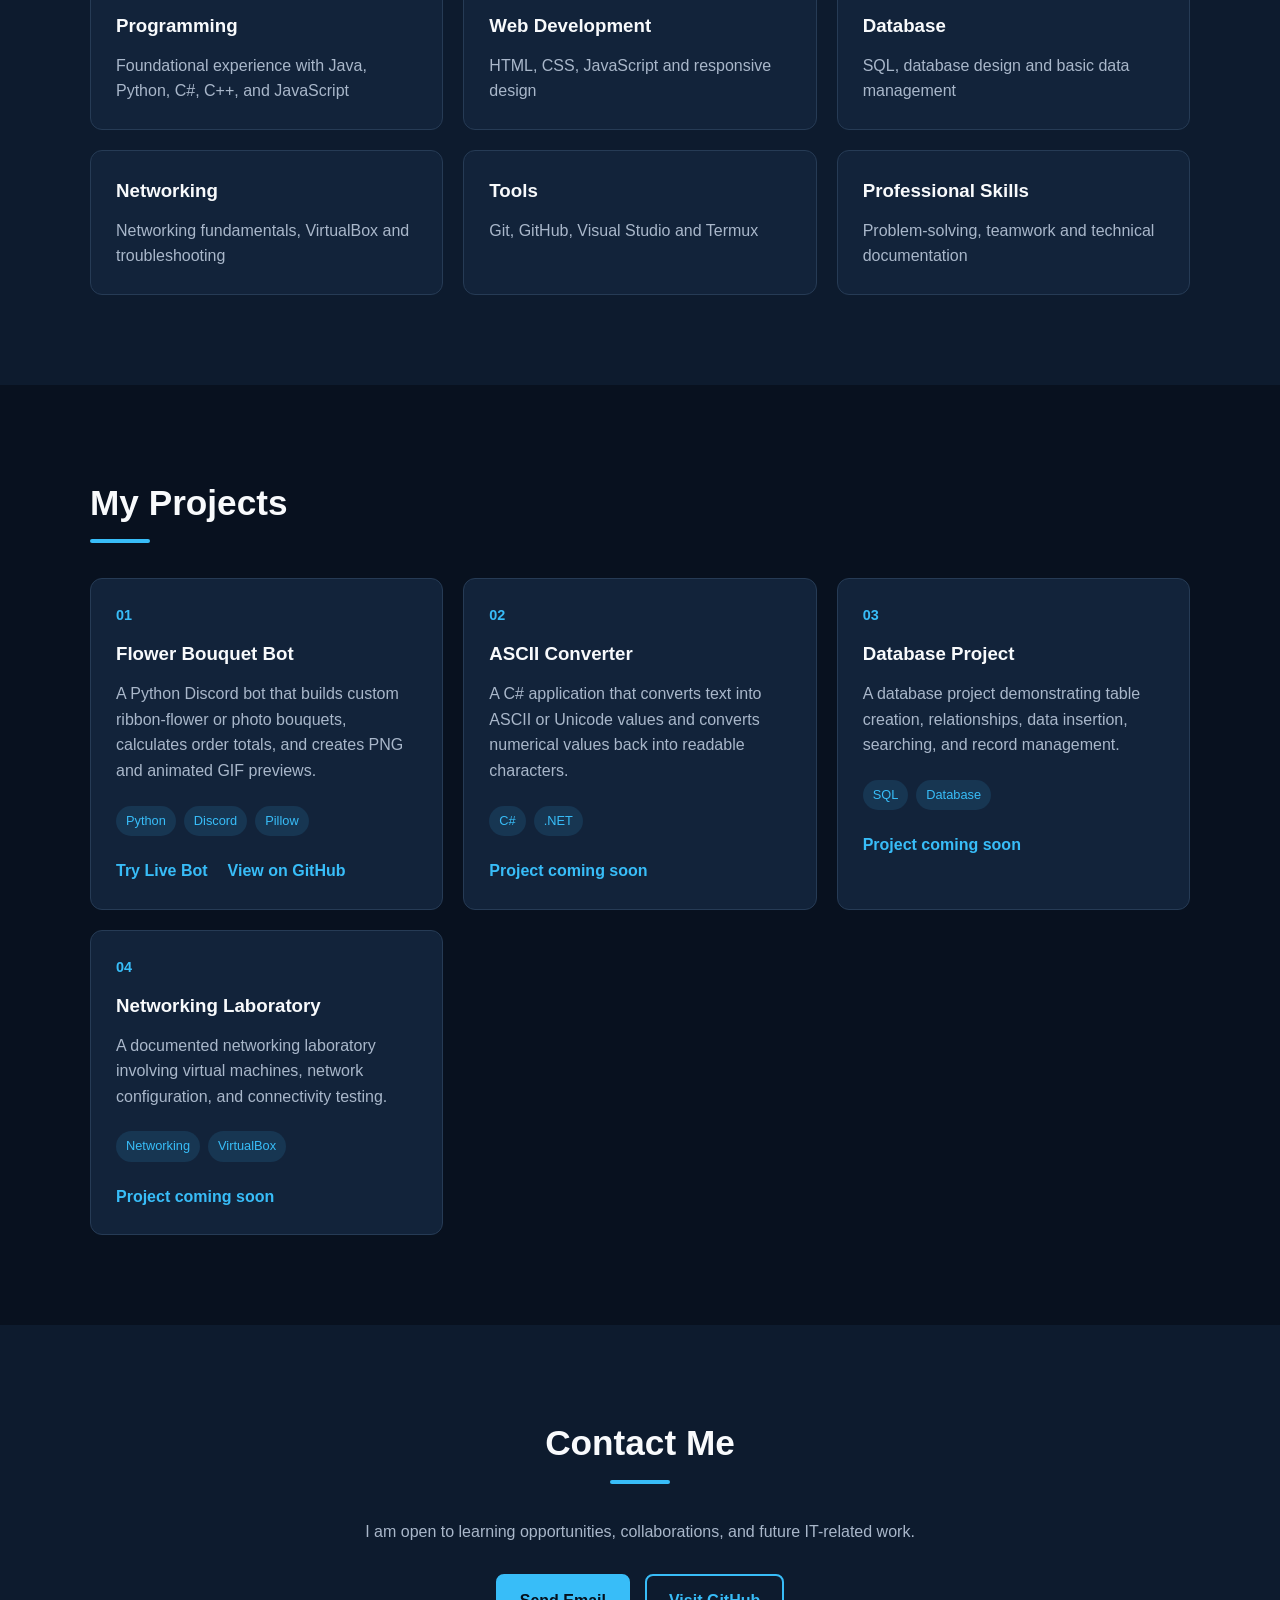
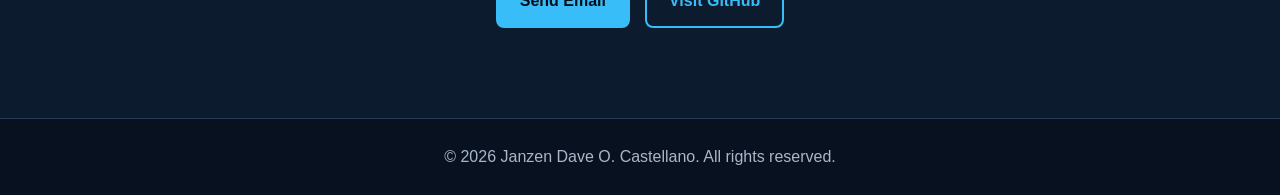
==== commit 58c63af0: "Fix ID card drag direction and spin physics" ====
--- a/index.html
+++ b/index.html
@@ -136,7 +136,7 @@
                 <aside
                     id="plv-pendulum-stage"
                     class="plv-pendulum-stage plv-position-wrapper"
-                    aria-label="Interactive hanging PLV lanyard and student ID. Drag the visible lanyard or card to swing it."
+                    aria-label="Interactive hanging PLV lanyard and student ID. Pull the lanyard to spin the card, drag or flick the card to swing and spin it, and hold the card to stop its spin."
                 >
                     <div class="plv-size-wrapper">
                         <div
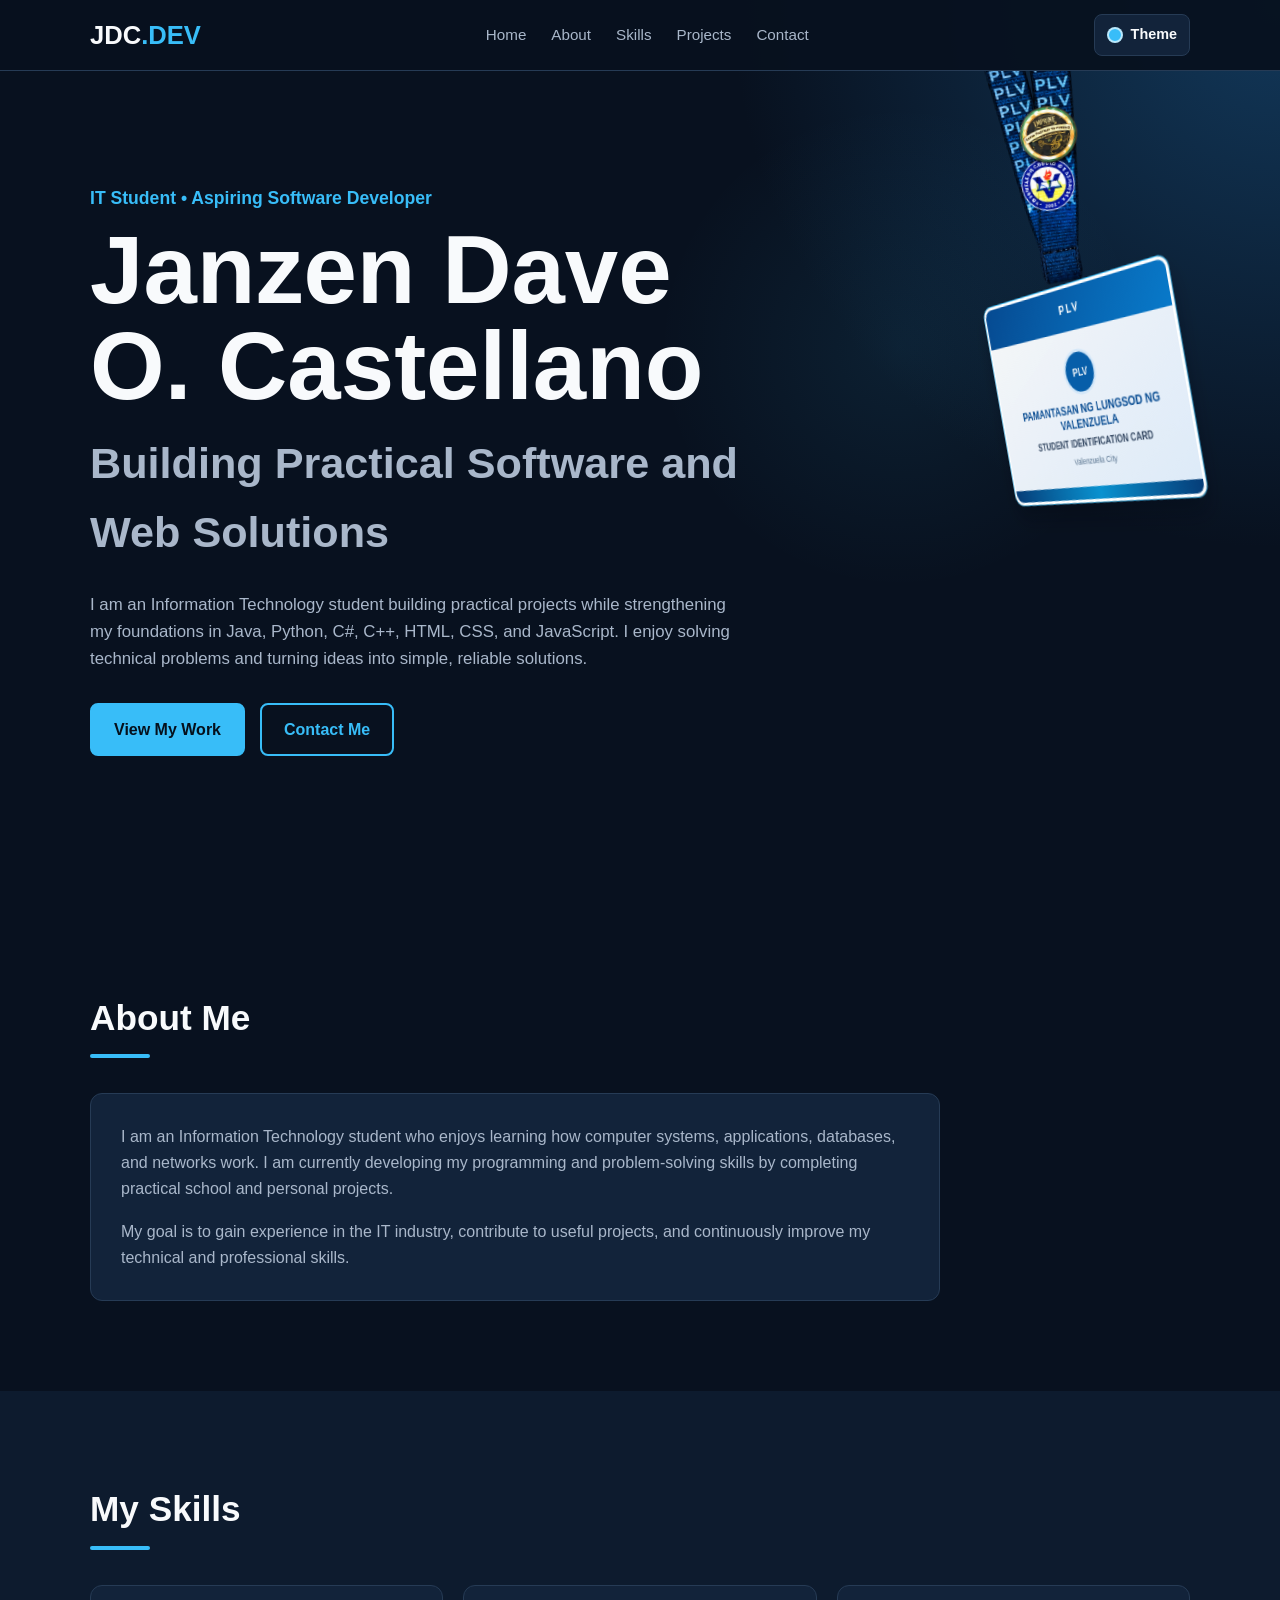
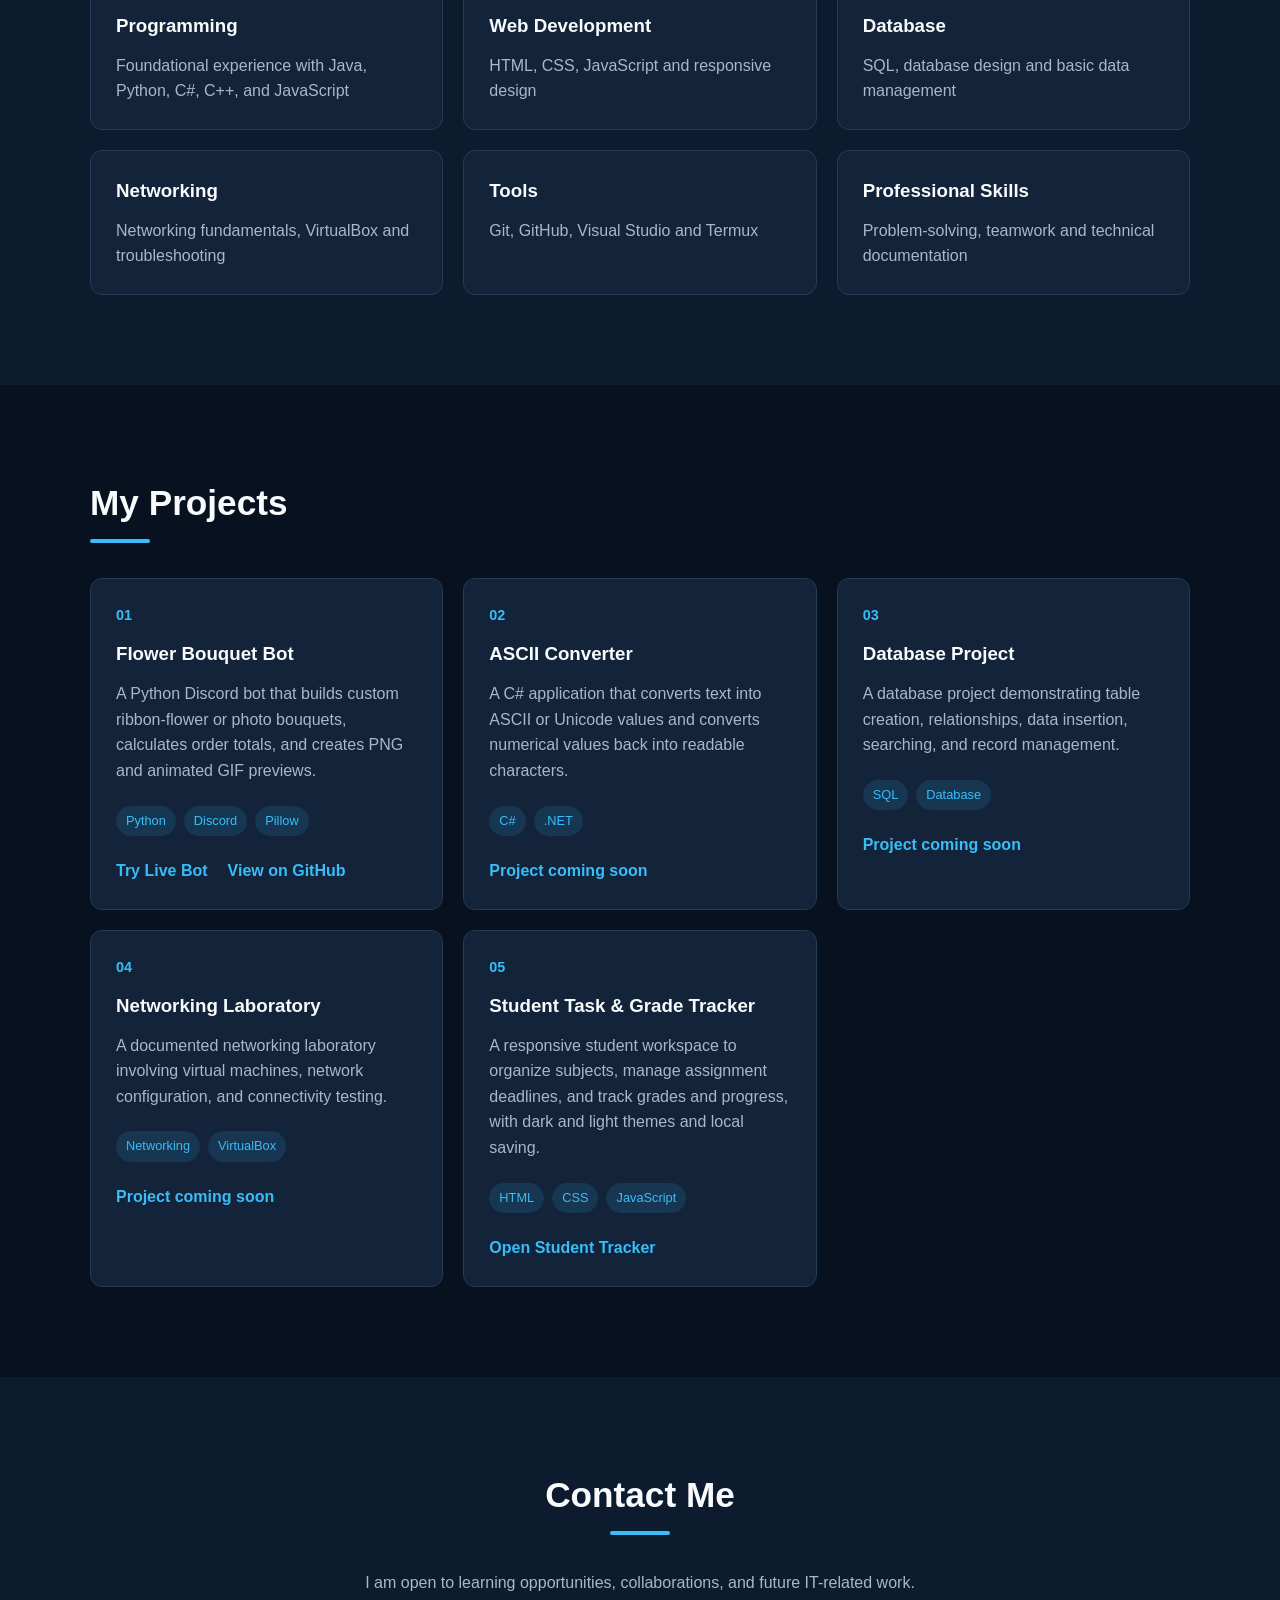
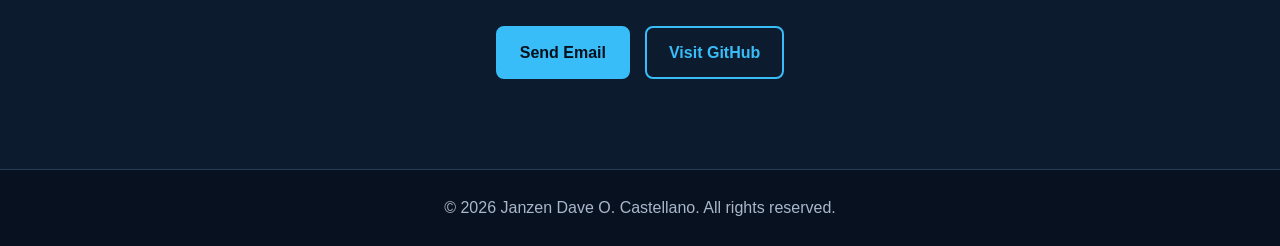
==== commit 2c2c97f8: "Add student task and grade tracker" ====
--- a/index.html
+++ b/index.html
@@ -382,6 +382,28 @@
                             Project coming soon
                         </a>
                     </article>
+
+                    <article class="project-card project-card-with-demo">
+                        <div class="project-number">05</div>
+
+                        <h3>Student Task &amp; Grade Tracker</h3>
+
+                        <p>
+                            A responsive student workspace to organize subjects,
+                            manage assignment deadlines, and track grades and
+                            progress, with dark and light themes and local saving.
+                        </p>
+
+                        <div class="technology-list">
+                            <span>HTML</span>
+                            <span>CSS</span>
+                            <span>JavaScript</span>
+                        </div>
+
+                        <a href="projects/student-task-tracker/" class="project-link project-demo-link">
+                            Open Student Tracker
+                        </a>
+                    </article>
                 </div>
             </div>
         </section>
